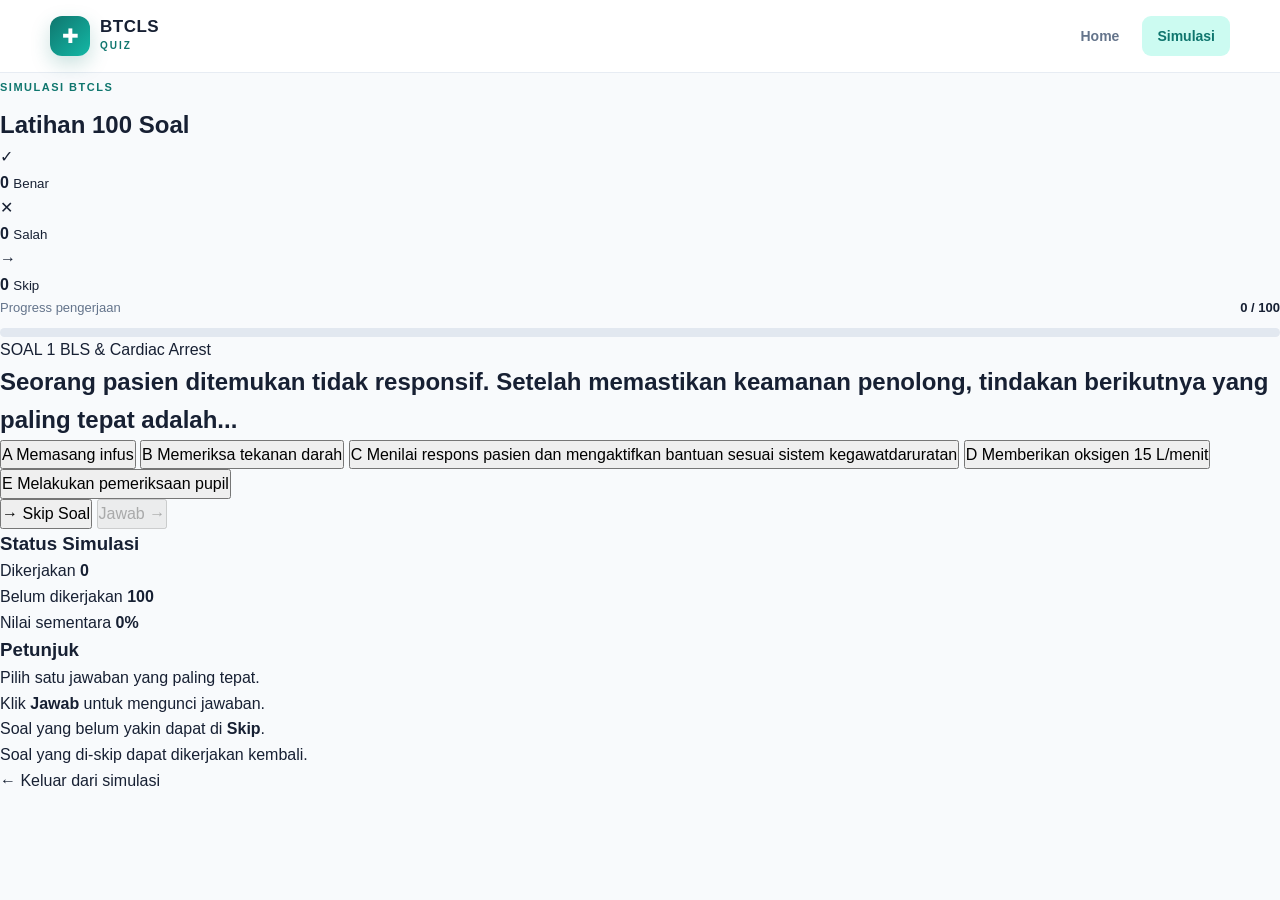
==== quiz.html @ 34b2a83f "Add initial quiz.html file with structure and content" ====
<!DOCTYPE html>
<html lang="id">

<head>

    <meta charset="UTF-8">

    <meta
        name="viewport"
        content="width=device-width, initial-scale=1.0"
    >

    <meta
        name="description"
        content="Simulasi 100 soal BTCLS dengan sistem random dan score otomatis."
    >

    <title>Simulasi BTCLS - BTCLS Quiz</title>

    <link
        rel="stylesheet"
        href="css/style.css"
    >

</head>


<body>

    <!-- =====================================================
         NAVBAR
    ====================================================== -->

    <header class="navbar">

        <div class="nav-container">

            <a
                href="index.html"
                class="brand"
            >

                <span class="brand-icon">
                    ✚
                </span>

                <span>

                    <strong>
                        BTCLS
                    </strong>

                    <small>
                        QUIZ
                    </small>

                </span>

            </a>


            <nav class="nav-menu">

                <a href="index.html">
                    Home
                </a>

                <a
                    href="quiz.html"
                    class="active"
                >
                    Simulasi
                </a>

            </nav>

        </div>

    </header>



    <!-- =====================================================
         QUIZ PAGE
    ====================================================== -->

    <main class="quiz-page">


        <!-- =================================================
             QUIZ HEADER
        ================================================== -->

        <section class="quiz-header">

            <div class="quiz-header-top">

                <div>

                    <span class="section-label">
                        SIMULASI BTCLS
                    </span>

                    <h1>
                        Latihan 100 Soal
                    </h1>

                </div>


                <div class="quiz-status">

                    <div class="status-item">

                        <span class="status-icon correct">
                            ✓
                        </span>

                        <div>

                            <strong id="correct-count">
                                0
                            </strong>

                            <small>
                                Benar
                            </small>

                        </div>

                    </div>


                    <div class="status-item">

                        <span class="status-icon wrong">
                            ✕
                        </span>

                        <div>

                            <strong id="wrong-count">
                                0
                            </strong>

                            <small>
                                Salah
                            </small>

                        </div>

                    </div>


                    <div class="status-item">

                        <span class="status-icon skipped">
                            →
                        </span>

                        <div>

                            <strong id="skip-count">
                                0
                            </strong>

                            <small>
                                Skip
                            </small>

                        </div>

                    </div>

                </div>

            </div>


            <!-- PROGRESS -->

            <div class="quiz-progress">

                <div class="progress-info">

                    <span>
                        Progress pengerjaan
                    </span>

                    <strong id="progress-text">
                        0 / 100
                    </strong>

                </div>


                <div class="progress-bar">

                    <div
                        class="progress-fill"
                        id="progress-fill"
                        style="width: 0%"
                    ></div>

                </div>

            </div>

        </section>



        <!-- =================================================
             QUIZ CONTENT
        ================================================== -->

        <section class="quiz-container">


            <!-- SOAL -->

            <div class="question-card">


                <div class="question-top">

                    <span
                        class="question-number"
                        id="question-number"
                    >
                        SOAL 1
                    </span>

                    <span
                        class="question-topic"
                        id="question-topic"
                    >
                        BLS & Cardiac Arrest
                    </span>

                </div>


                <div class="question-content">

                    <h2 id="question-text">

                        Seorang pasien ditemukan tidak
                        responsif. Setelah memastikan keamanan
                        penolong, tindakan berikutnya yang
                        paling tepat adalah...

                    </h2>


                    <!-- PILIHAN -->

                    <div
                        class="options"
                        id="options"
                    >

                        <button
                            class="option"
                            data-option="A"
                        >

                            <span class="option-letter">
                                A
                            </span>

                            <span class="option-text">
                                Memasang infus
                            </span>

                        </button>


                        <button
                            class="option"
                            data-option="B"
                        >

                            <span class="option-letter">
                                B
                            </span>

                            <span class="option-text">
                                Memeriksa tekanan darah
                            </span>

                        </button>


                        <button
                            class="option"
                            data-option="C"
                        >

                            <span class="option-letter">
                                C
                            </span>

                            <span class="option-text">

                                Menilai respons pasien dan
                                mengaktifkan bantuan sesuai
                                sistem kegawatdaruratan

                            </span>

                        </button>


                        <button
                            class="option"
                            data-option="D"
                        >

                            <span class="option-letter">
                                D
                            </span>

                            <span class="option-text">
                                Memberikan oksigen 15 L/menit
                            </span>

                        </button>


                        <button
                            class="option"
                            data-option="E"
                        >

                            <span class="option-letter">
                                E
                            </span>

                            <span class="option-text">
                                Melakukan pemeriksaan pupil
                            </span>

                        </button>

                    </div>

                </div>



                <!-- =================================================
                     ANSWER FEEDBACK
                ================================================== -->

                <div
                    class="answer-feedback"
                    id="answer-feedback"
                    hidden
                >

                    <div
                        class="feedback-icon"
                        id="feedback-icon"
                    >
                        ✓
                    </div>

                    <div class="feedback-content">

                        <strong id="feedback-title">
                            Jawaban Benar
                        </strong>

                        <p id="feedback-answer">
                            Jawaban yang benar: C
                        </p>

                        <div class="explanation">

                            <strong>
                                Pembahasan
                            </strong>

                            <p id="feedback-explanation">

                                Penilaian respons merupakan bagian
                                awal dari pendekatan pasien tidak
                                responsif setelah memastikan
                                keamanan penolong.

                            </p>

                        </div>

                    </div>

                </div>



                <!-- =================================================
                     QUIZ ACTIONS
                ================================================== -->

                <div class="quiz-actions">

                    <button
                        type="button"
                        class="quiz-btn skip-btn"
                        id="skip-btn"
                    >

                        <span>
                            →
                        </span>

                        Skip Soal

                    </button>


                    <button
                        type="button"
                        class="quiz-btn answer-btn"
                        id="answer-btn"
                        disabled
                    >

                        Jawab

                        <span>
                            →
                        </span>

                    </button>

                </div>


            </div>



            <!-- =================================================
                 SIDE PANEL
            ================================================== -->

            <aside class="quiz-sidebar">


                <!-- SESSION -->

                <div class="sidebar-card">

                    <div class="sidebar-heading">

                        <h3>
                            Status Simulasi
                        </h3>

                    </div>


                    <div class="session-stat">

                        <span>
                            Dikerjakan
                        </span>

                        <strong id="answered-count">
                            0
                        </strong>

                    </div>


                    <div class="session-stat">

                        <span>
                            Belum dikerjakan
                        </span>

                        <strong id="remaining-count">
                            100
                        </strong>

                    </div>


                    <div class="session-stat">

                        <span>
                            Nilai sementara
                        </span>

                        <strong id="current-score">
                            0%
                        </strong>

                    </div>

                </div>



                <!-- INFORMATION -->

                <div class="sidebar-card information-card">

                    <div class="sidebar-heading">

                        <h3>
                            Petunjuk
                        </h3>

                    </div>

                    <ul>

                        <li>
                            Pilih satu jawaban yang paling tepat.
                        </li>

                        <li>
                            Klik <strong>Jawab</strong> untuk
                            mengunci jawaban.
                        </li>

                        <li>
                            Soal yang belum yakin dapat di
                            <strong>Skip</strong>.
                        </li>

                        <li>
                            Soal yang di-skip dapat dikerjakan
                            kembali.
                        </li>

                    </ul>

                </div>



                <!-- EXIT -->

                <a
                    href="index.html"
                    class="exit-quiz"
                >

                    ← Keluar dari simulasi

                </a>

            </aside>

        </section>

    </main>



    <!-- =====================================================
         JAVASCRIPT
    ====================================================== -->

    <script src="js/questions.js"></script>

    <script src="js/quiz.js"></script>

</body>

</html>
---- css/style.css ----
/* =========================================================
   BTCLS QUIZ SIMULATOR
   Main Stylesheet
========================================================= */

:root {
    --primary: #0f766e;
    --primary-dark: #115e59;
    --primary-light: #ccfbf1;

    --accent: #14b8a6;

    --text: #172033;
    --text-light: #64748b;

    --background: #f8fafc;
    --white: #ffffff;

    --border: #e2e8f0;

    --success: #16a34a;
    --danger: #dc2626;
    --warning: #d97706;

    --shadow-sm:
        0 4px 15px rgba(15, 23, 42, 0.05);

    --shadow-md:
        0 15px 40px rgba(15, 23, 42, 0.08);

    --radius-sm: 10px;
    --radius-md: 16px;
    --radius-lg: 24px;

    --container: 1180px;
}


/* =========================================================
   RESET
========================================================= */

* {
    margin: 0;
    padding: 0;
    box-sizing: border-box;
}

html {
    scroll-behavior: smooth;
}

body {
    font-family:
        Inter,
        -apple-system,
        BlinkMacSystemFont,
        "Segoe UI",
        Roboto,
        Arial,
        sans-serif;

    color: var(--text);
    background: var(--background);

    line-height: 1.6;

    min-height: 100vh;
}

a {
    text-decoration: none;
    color: inherit;
}

button,
input,
textarea,
select {
    font: inherit;
}

img {
    max-width: 100%;
    display: block;
}


/* =========================================================
   NAVBAR
========================================================= */

.navbar {
    position: sticky;
    top: 0;
    z-index: 1000;

    width: 100%;

    background:
        rgba(255, 255, 255, 0.94);

    backdrop-filter: blur(15px);

    border-bottom:
        1px solid rgba(226, 232, 240, 0.8);
}

.nav-container {
    width: min(
        calc(100% - 40px),
        var(--container)
    );

    min-height: 72px;

    margin: auto;

    display: flex;
    align-items: center;
    justify-content: space-between;
}


/* BRAND */

.brand {
    display: flex;
    align-items: center;
    gap: 10px;

    color: var(--text);
}

.brand-icon {
    width: 40px;
    height: 40px;

    border-radius: 12px;

    display: grid;
    place-items: center;

    color: white;

    background:
        linear-gradient(
            135deg,
            var(--primary),
            var(--accent)
        );

    font-size: 20px;

    box-shadow:
        0 8px 20px
        rgba(15, 118, 110, 0.22);
}

.brand strong {
    display: block;

    font-size: 17px;
    line-height: 1.1;

    letter-spacing: 0.5px;
}

.brand small {
    display: block;

    margin-top: 2px;

    color: var(--primary);

    font-size: 10px;
    font-weight: 800;

    letter-spacing: 2px;
}


/* NAV MENU */

.nav-menu {
    display: flex;
    align-items: center;
    gap: 8px;
}

.nav-menu a {
    padding: 9px 15px;

    border-radius: 9px;

    color: var(--text-light);

    font-size: 14px;
    font-weight: 600;

    transition:
        color 0.2s ease,
        background 0.2s ease;
}

.nav-menu a:hover {
    color: var(--primary);

    background:
        var(--primary-light);
}

.nav-menu a.active {
    color: var(--primary);

    background:
        var(--primary-light);
}


/* =========================================================
   HERO
========================================================= */

.hero {
    width: min(
        calc(100% - 40px),
        var(--container)
    );

    margin: auto;

    min-height: 650px;

    padding:
        90px 0 80px;

    display: grid;

    grid-template-columns:
        minmax(0, 1.15fr)
        minmax(360px, 0.85fr);

    align-items: center;

    gap: 70px;
}


/* HERO CONTENT */

.hero-content {
    max-width: 650px;
}

.hero-badge {
    display: inline-flex;
    align-items: center;

    padding:
        7px 13px;

    margin-bottom: 22px;

    border-radius: 100px;

    color: var(--primary);

    background:
        var(--primary-light);

    border:
        1px solid rgba(
            20,
            184,
            166,
            0.15
        );

    font-size: 11px;
    font-weight: 800;

    letter-spacing: 1px;
}

.hero h1 {
    font-size:
        clamp(40px, 5vw, 68px);

    line-height: 1.06;

    letter-spacing:
        -2.5px;

    margin-bottom: 24px;
}

.hero h1 span {
    display: inline-block;

    color: var(--primary);
}

.hero-description {
    max-width: 610px;

    margin-bottom: 34px;

    color: var(--text-light);

    font-size: 17px;

    line-height: 1.8;
}


/* HERO BUTTONS */

.hero-buttons {
    display: flex;
    align-items: center;
    gap: 12px;

    flex-wrap: wrap;
}

.btn {
    min-height: 48px;

    padding:
        0 20px;

    border-radius: 12px;

    display: inline-flex;
    align-items: center;
    justify-content: center;

    gap: 10px;

    font-size: 14px;
    font-weight: 700;

    transition:
        transform 0.2s ease,
        box-shadow 0.2s ease,
        background 0.2s ease;
}

.btn:hover {
    transform:
        translateY(-2px);
}

.btn-primary {
    color: white;

    background:
        linear-gradient(
            135deg,
            var(--primary),
            var(--accent)
        );

    box-shadow:
        0 10px 25px
        rgba(15, 118, 110, 0.22);
}

.btn-primary:hover {
    box-shadow:
        0 14px 30px
        rgba(15, 118, 110, 0.30);
}

.btn-secondary {
    color: var(--text);

    background:
        var(--white);

    border:
        1px solid var(--border);

    box-shadow:
        var(--shadow-sm);
}


/* =========================================================
   HERO CARD
========================================================= */

.hero-card {
    position: relative;

    padding: 28px;

    border:
        1px solid var(--border);

    border-radius:
        var(--radius-lg);

    background:
        var(--white);

    box-shadow:
        var(--shadow-md);
}

.hero-card::before {
    content: "";

    position: absolute;

    top: -25px;
    right: -25px;

    width: 90px;
    height: 90px;

    border-radius: 50%;

    background:
        var(--primary-light);

    z-index: -1;
}

.hero-card-header {
    display: flex;
    align-items: center;
    justify-content: space-between;

    margin-bottom: 32px;
}

.card-label {
    display: block;

    margin-bottom: 5px;

    color: var(--text-light);

    font-size: 10px;
    font-weight: 800;

    letter-spacing: 1.5px;
}

.hero-card h2 {
    font-size: 30px;

    line-height: 1.1;
}

.card-icon {
    width: 58px;
    height: 58px;

    display: grid;
    place-items: center;

    border-radius: 16px;

    background:
        var(--primary-light);

    font-size: 27px;
}


/* PROGRESS */

.progress-preview {
    padding: 20px;

    border-radius: 14px;

    background:
        var(--background);
}

.progress-info {
    display: flex;
    justify-content: space-between;

    margin-bottom: 10px;

    color: var(--text-light);

    font-size: 13px;
}

.progress-info strong {
    color: var(--text);
}

.progress-bar {
    width: 100%;
    height: 9px;

    overflow: hidden;

    border-radius: 100px;

    background:
        #e2e8f0;
}

.progress-fill {
    height: 100%;

    border-radius: inherit;

    background:
        linear-gradient(
            90deg,
            var(--primary),
            var(--accent)
        );
}


/* SCORE */

.score-preview {
    display: grid;

    grid-template-columns:
        repeat(3, 1fr);

    gap: 10px;

    margin-top: 16px;
}

.score-preview > div {
    padding: 16px 10px;

    text-align: center;

    border:
        1px solid var(--border);

    border-radius: 13px;

    background:
        var(--white);
}

.score-preview span {
    display: block;

    margin-bottom: 5px;

    color: var(--primary);

    font-size: 16px;
}

.score-preview strong {
    display: block;

    font-size: 22px;
}

.score-preview small {
    color: var(--text-light);

    font-size: 11px;
}


/* =========================================================
   SECTION
========================================================= */

.features,
.topics {
    width: min(
        calc(100% - 40px),
        var(--container)
    );

    margin:
        0 auto 100px;
}

.section-heading {
    max-width: 650px;

    margin-bottom: 38px;
}

.section-label {
    display: inline-block;

    margin-bottom: 9px;

    color: var(--primary);

    font-size: 11px;
    font-weight: 800;

    letter-spacing: 1.5px;
}

.section-heading h2 {
    margin-bottom: 12px;

    font-size:
        clamp(28px, 4vw, 40px);

    line-height: 1.2;

    letter-spacing: -1px;
}

.section-heading p {
    color: var(--text-light);
}


/* =========================================================
   FEATURE GRID
========================================================= */

.feature-grid {
    display: grid;

    grid-template-columns:
        repeat(3, 1fr);

    gap: 18px;
}

.feature-card {
    padding: 25px;

    border:
        1px solid var(--border);

    border-radius:
        var(--radius-md);

    background:
        var(--white);

    box-shadow:
        var(--shadow-sm);

    transition:
        transform 0.2s ease,
        box-shadow 0.2s ease;
}

.feature-card:hover {
    transform:
        translateY(-4px);

    box-shadow:
        var(--shadow-md);
}

.feature-icon {
    width: 48px;
    height: 48px;

    margin-bottom: 18px;

    display: grid;
    place-items: center;

    border-radius: 13px;

    background:
        var(--primary-light);

    font-size: 22px;
}

.feature-card h3 {
    margin-bottom: 7px;

    font-size: 17px;
}

.feature-card p {
    color: var(--text-light);

    font-size: 13px;

    line-height: 1.7;
}


/* =========================================================
   TOPICS
========================================================= */

.topics {
    padding:
        60px 0;
}

.topic-list {
    display: flex;

    flex-wrap: wrap;

    gap: 10px;
}

.topic-list span {
    padding:
        9px 14px;

    border-radius: 100px;

    color: var(--text-light);

    background:
        var(--white);

    border:
        1px solid var(--border);

    font-size: 12px;
    font-weight: 600;
}


/* =========================================================
   CTA
========================================================= */

.cta {
    width: min(
        calc(100% - 40px),
        var(--container)
    );

    margin:
        0 auto 80px;

    padding:
        65px 40px;

    text-align: center;

    border-radius:
        var(--radius-lg);

    background:
        linear-gradient(
            135deg,
            var(--primary-dark),
            var(--primary)
        );

    color: white;

    overflow: hidden;

    position: relative;
}

.cta::before {
    content: "";

    position: absolute;

    width: 250px;
    height: 250px;

    border-radius: 50%;

    background:
        rgba(255, 255, 255, 0.05);

    top: -120px;
    right: -70px;
}

.cta::after {
    content: "";

    position: absolute;

    width: 180px;
    height: 180px;

    border-radius: 50%;

    background:
        rgba(255, 255, 255, 0.05);

    bottom: -100px;
    left: -50px;
}

.cta-content {
    position: relative;

    z-index: 1;
}

.cta .section-label {
    color:
        #99f6e4;
}

.cta h2 {
    max-width: 700px;

    margin:
        0 auto 12px;

    font-size:
        clamp(28px, 4vw, 42px);

    line-height: 1.2;
}

.cta p {
    max-width: 560px;

    margin:
        0 auto 25px;

    color:
        rgba(255, 255, 255, 0.75);
}

.cta .btn-primary {
    color: var(--primary);

    background: white;

    box-shadow: none;
}


/* =========================================================
   FOOTER
========================================================= */

.footer {
    border-top:
        1px solid var(--border);

    background:
        var(--white);
}

.footer-container {
    width: min(
        calc(100% - 40px),
        var(--container)
    );

    margin: auto;

    padding:
        45px 0;

    display: flex;

    justify-content: space-between;

    gap: 40px;
}

.footer-brand strong {
    display: block;

    margin-bottom: 5px;

    font-size: 15px;
}

.footer-brand p,
.footer-note p {
    color: var(--text-light);

    font-size: 12px;
}

.footer-note {
    max-width: 500px;

    text-align: right;
}

.footer-bottom {
    padding:
        18px 20px;

    text-align: center;

    color: var(--text-light);

    border-top:
        1px solid var(--border);

    font-size: 11px;
}


/* =========================================================
   TABLET
========================================================= */

@media (max-width: 900px) {

    .hero {
        grid-template-columns: 1fr;

        gap: 40px;

        padding-top: 65px;
    }

    .hero-content {
        max-width: 750px;
    }

    .hero-card {
        max-width: 600px;

        width: 100%;

        margin: auto;
    }

    .feature-grid {
        grid-template-columns:
            repeat(2, 1fr);
    }
}


/* =========================================================
   MOBILE
========================================================= */

@media (max-width: 600px) {

    .nav-container {
        width:
            calc(100% - 28px);

        min-height: 64px;
    }

    .brand-icon {
        width: 36px;
        height: 36px;

        font-size: 17px;
    }

    .brand strong {
        font-size: 15px;
    }

    .brand small {
        font-size: 9px;
    }

    .nav-menu {
        gap: 2px;
    }

    .nav-menu a {
        padding:
            7px 9px;

        font-size: 12px;
    }


    .hero {
        width:
            calc(100% - 28px);

        min-height: auto;

        padding:
            55px 0 65px;

        gap: 35px;
    }

    .hero h1 {
        font-size: 40px;

        letter-spacing:
            -1.8px;
    }

    .hero-description {
        font-size: 15px;

        line-height: 1.7;
    }

    .hero-buttons {
        flex-direction: column;

        align-items: stretch;
    }

    .hero-buttons .btn {
        width: 100%;
    }


    .hero-card {
        padding: 20px;

        border-radius: 19px;
    }

    .hero-card h2 {
        font-size: 26px;
    }

    .card-icon {
        width: 48px;
        height: 48px;

        font-size: 22px;
    }

    .score-preview strong {
        font-size: 19px;
    }


    .features,
    .topics {
        width:
            calc(100% - 28px);

        margin-bottom:
            70px;
    }

    .section-heading {
        margin-bottom: 28px;
    }

    .section-heading h2 {
        font-size: 29px;
    }


    .feature-grid {
        grid-template-columns: 1fr;

        gap: 12px;
    }

    .feature-card {
        padding: 21px;
    }


    .topics {
        padding:
            20px 0;
    }

    .topic-list {
        gap: 7px;
    }

    .topic-list span {
        padding:
            8px 11px;

        font-size: 11px;
    }


    .cta {
        width:
            calc(100% - 28px);

        padding:
            45px 22px;

        margin-bottom:
            55px;
    }

    .cta h2 {
        font-size: 29px;
    }


    .footer-container {
        width:
            calc(100% - 28px);

        padding:
            35px 0;

        flex-direction: column;

        gap: 20px;
    }

    .footer-note {
        text-align: left;
    }
}


/* =========================================================
   SMALL MOBILE
========================================================= */

@media (max-width: 380px) {

    .nav-menu a {
        padding:
            6px 7px;

        font-size: 11px;
    }

    .hero h1 {
        font-size: 35px;
    }

    .hero-card {
        padding: 17px;
    }

    .score-preview {
        gap: 6px;
    }

    .score-preview > div {
        padding:
            13px 5px;
    }
}
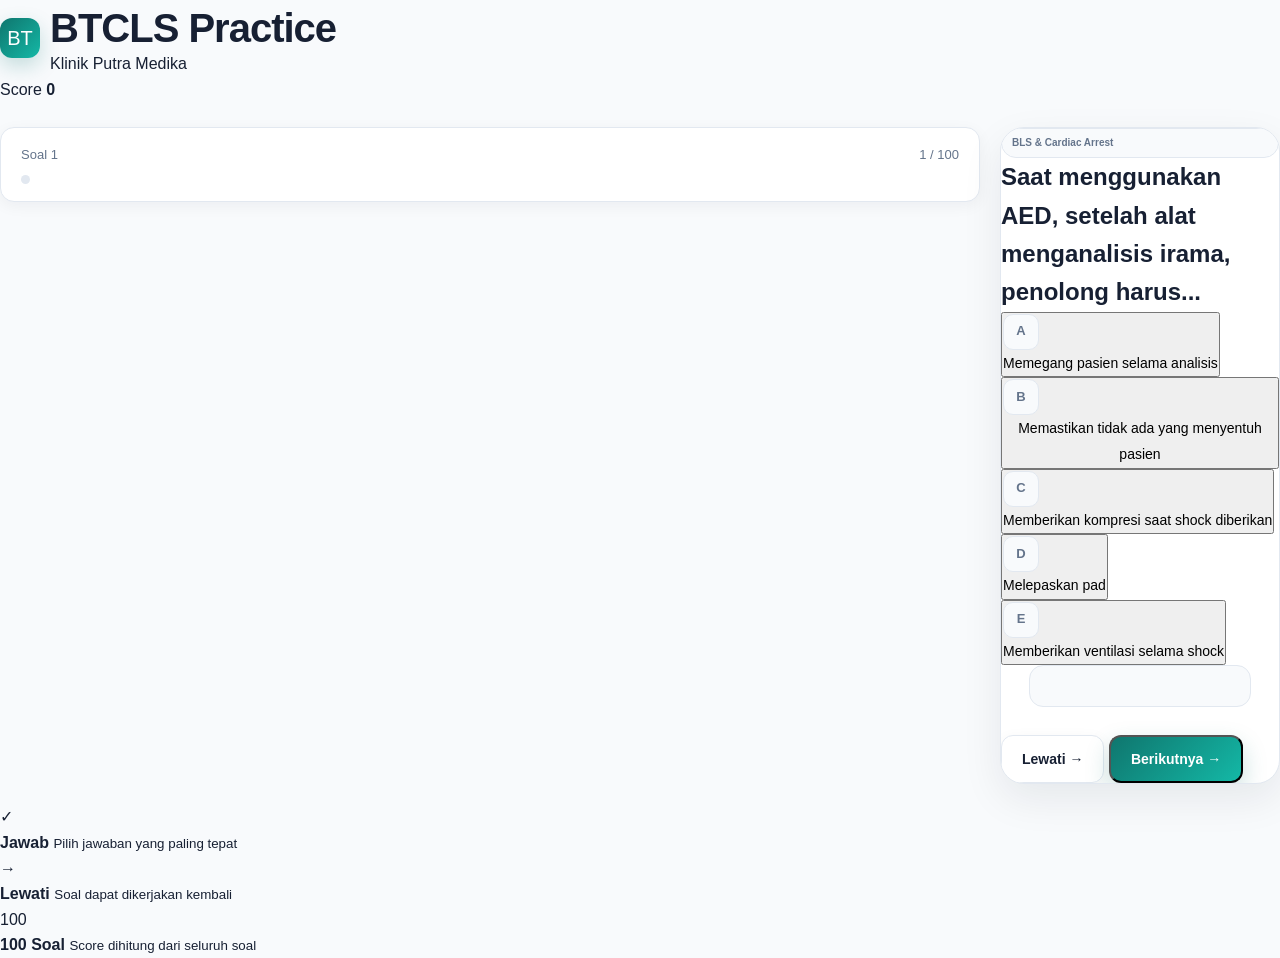
==== commit c4165804: "Update quiz page content and structure" ====
--- a/quiz.html
+++ b/quiz.html
@@ -2,7 +2,6 @@
 <html lang="id">
 
 <head>
-
     <meta charset="UTF-8">
 
     <meta
@@ -12,559 +11,230 @@
 
     <meta
         name="description"
-        content="Simulasi 100 soal BTCLS dengan sistem random dan score otomatis."
+        content="Latihan Soal BTCLS - Klinik Putra Medika"
     >
 
-    <title>Simulasi BTCLS - BTCLS Quiz</title>
+    <title>Latihan Soal BTCLS</title>
 
     <link
         rel="stylesheet"
         href="css/style.css"
     >
-
 </head>
 
-
 <body>
 
-    <!-- =====================================================
-         NAVBAR
-    ====================================================== -->
-
-    <header class="navbar">
-
-        <div class="nav-container">
-
-            <a
-                href="index.html"
-                class="brand"
+    <!-- =========================
+         HEADER
+    ========================== -->
+
+    <header class="quiz-header">
+
+        <div class="quiz-header-inner">
+
+            <div class="brand">
+
+                <div class="brand-icon">
+                    BT
+                </div>
+
+                <div>
+                    <h1>BTCLS Practice</h1>
+
+                    <span>
+                        Klinik Putra Medika
+                    </span>
+                </div>
+
+            </div>
+
+
+            <div class="quiz-score-box">
+
+                <span>Score</span>
+
+                <strong id="current-score">
+                    0
+                </strong>
+
+            </div>
+
+        </div>
+
+    </header>
+
+
+    <!-- =========================
+         MAIN
+    ========================== -->
+
+    <main class="quiz-container">
+
+
+        <!-- PROGRESS -->
+
+        <section class="quiz-progress">
+
+            <div class="progress-info">
+
+                <span id="question-number">
+                    Soal 1
+                </span>
+
+                <span id="progress-text">
+                    1 / 100
+                </span>
+
+            </div>
+
+
+            <div class="progress-track">
+
+                <div
+                    id="progress-bar"
+                    class="progress-bar"
+                    style="width: 1%"
+                ></div>
+
+            </div>
+
+        </section>
+
+
+        <!-- QUESTION CARD -->
+
+        <section class="question-card">
+
+
+            <!-- TOPIC -->
+
+            <div
+                id="question-topic"
+                class="question-topic"
             >
-
-                <span class="brand-icon">
-                    ✚
-                </span>
-
-                <span>
-
-                    <strong>
-                        BTCLS
-                    </strong>
-
+                BTCLS
+            </div>
+
+
+            <!-- QUESTION -->
+
+            <h2
+                id="question-text"
+                class="question-text"
+            >
+                Memuat soal...
+            </h2>
+
+
+            <!-- OPTIONS -->
+
+            <div
+                id="options-container"
+                class="options-container"
+            >
+
+                <!--
+                    Pilihan jawaban
+                    akan dibuat otomatis
+                    oleh quiz.js
+                -->
+
+            </div>
+
+
+            <!-- FEEDBACK -->
+
+            <div
+                id="answer-feedback"
+                class="answer-feedback"
+            ></div>
+
+
+            <!-- NAVIGATION -->
+
+            <div class="quiz-navigation">
+
+                <button
+                    id="btn-skip"
+                    class="btn btn-secondary"
+                    type="button"
+                >
+                    Lewati →
+                </button>
+
+
+                <button
+                    id="btn-next"
+                    class="btn btn-primary"
+                    type="button"
+                >
+                    Berikutnya →
+                </button>
+
+            </div>
+
+        </section>
+
+
+        <!-- INFO -->
+
+        <section class="quiz-info">
+
+            <div class="info-item">
+
+                <span class="info-icon">
+                    ✓
+                </span>
+
+                <div>
+                    <strong>Jawab</strong>
                     <small>
-                        QUIZ
+                        Pilih jawaban yang paling tepat
                     </small>
-
-                </span>
-
-            </a>
-
-
-            <nav class="nav-menu">
-
-                <a href="index.html">
-                    Home
-                </a>
-
-                <a
-                    href="quiz.html"
-                    class="active"
-                >
-                    Simulasi
-                </a>
-
-            </nav>
-
-        </div>
-
-    </header>
-
-
-
-    <!-- =====================================================
-         QUIZ PAGE
-    ====================================================== -->
-
-    <main class="quiz-page">
-
-
-        <!-- =================================================
-             QUIZ HEADER
-        ================================================== -->
-
-        <section class="quiz-header">
-
-            <div class="quiz-header-top">
-
-                <div>
-
-                    <span class="section-label">
-                        SIMULASI BTCLS
-                    </span>
-
-                    <h1>
-                        Latihan 100 Soal
-                    </h1>
-
-                </div>
-
-
-                <div class="quiz-status">
-
-                    <div class="status-item">
-
-                        <span class="status-icon correct">
-                            ✓
-                        </span>
-
-                        <div>
-
-                            <strong id="correct-count">
-                                0
-                            </strong>
-
-                            <small>
-                                Benar
-                            </small>
-
-                        </div>
-
-                    </div>
-
-
-                    <div class="status-item">
-
-                        <span class="status-icon wrong">
-                            ✕
-                        </span>
-
-                        <div>
-
-                            <strong id="wrong-count">
-                                0
-                            </strong>
-
-                            <small>
-                                Salah
-                            </small>
-
-                        </div>
-
-                    </div>
-
-
-                    <div class="status-item">
-
-                        <span class="status-icon skipped">
-                            →
-                        </span>
-
-                        <div>
-
-                            <strong id="skip-count">
-                                0
-                            </strong>
-
-                            <small>
-                                Skip
-                            </small>
-
-                        </div>
-
-                    </div>
-
-                </div>
-
-            </div>
-
-
-            <!-- PROGRESS -->
-
-            <div class="quiz-progress">
-
-                <div class="progress-info">
-
-                    <span>
-                        Progress pengerjaan
-                    </span>
-
-                    <strong id="progress-text">
-                        0 / 100
-                    </strong>
-
-                </div>
-
-
-                <div class="progress-bar">
-
-                    <div
-                        class="progress-fill"
-                        id="progress-fill"
-                        style="width: 0%"
-                    ></div>
-
+                </div>
+
+            </div>
+
+
+            <div class="info-item">
+
+                <span class="info-icon">
+                    →
+                </span>
+
+                <div>
+                    <strong>Lewati</strong>
+                    <small>
+                        Soal dapat dikerjakan kembali
+                    </small>
+                </div>
+
+            </div>
+
+
+            <div class="info-item">
+
+                <span class="info-icon">
+                    100
+                </span>
+
+                <div>
+                    <strong>100 Soal</strong>
+                    <small>
+                        Score dihitung dari seluruh soal
+                    </small>
                 </div>
 
             </div>
 
         </section>
 
-
-
-        <!-- =================================================
-             QUIZ CONTENT
-        ================================================== -->
-
-        <section class="quiz-container">
-
-
-            <!-- SOAL -->
-
-            <div class="question-card">
-
-
-                <div class="question-top">
-
-                    <span
-                        class="question-number"
-                        id="question-number"
-                    >
-                        SOAL 1
-                    </span>
-
-                    <span
-                        class="question-topic"
-                        id="question-topic"
-                    >
-                        BLS & Cardiac Arrest
-                    </span>
-
-                </div>
-
-
-                <div class="question-content">
-
-                    <h2 id="question-text">
-
-                        Seorang pasien ditemukan tidak
-                        responsif. Setelah memastikan keamanan
-                        penolong, tindakan berikutnya yang
-                        paling tepat adalah...
-
-                    </h2>
-
-
-                    <!-- PILIHAN -->
-
-                    <div
-                        class="options"
-                        id="options"
-                    >
-
-                        <button
-                            class="option"
-                            data-option="A"
-                        >
-
-                            <span class="option-letter">
-                                A
-                            </span>
-
-                            <span class="option-text">
-                                Memasang infus
-                            </span>
-
-                        </button>
-
-
-                        <button
-                            class="option"
-                            data-option="B"
-                        >
-
-                            <span class="option-letter">
-                                B
-                            </span>
-
-                            <span class="option-text">
-                                Memeriksa tekanan darah
-                            </span>
-
-                        </button>
-
-
-                        <button
-                            class="option"
-                            data-option="C"
-                        >
-
-                            <span class="option-letter">
-                                C
-                            </span>
-
-                            <span class="option-text">
-
-                                Menilai respons pasien dan
-                                mengaktifkan bantuan sesuai
-                                sistem kegawatdaruratan
-
-                            </span>
-
-                        </button>
-
-
-                        <button
-                            class="option"
-                            data-option="D"
-                        >
-
-                            <span class="option-letter">
-                                D
-                            </span>
-
-                            <span class="option-text">
-                                Memberikan oksigen 15 L/menit
-                            </span>
-
-                        </button>
-
-
-                        <button
-                            class="option"
-                            data-option="E"
-                        >
-
-                            <span class="option-letter">
-                                E
-                            </span>
-
-                            <span class="option-text">
-                                Melakukan pemeriksaan pupil
-                            </span>
-
-                        </button>
-
-                    </div>
-
-                </div>
-
-
-
-                <!-- =================================================
-                     ANSWER FEEDBACK
-                ================================================== -->
-
-                <div
-                    class="answer-feedback"
-                    id="answer-feedback"
-                    hidden
-                >
-
-                    <div
-                        class="feedback-icon"
-                        id="feedback-icon"
-                    >
-                        ✓
-                    </div>
-
-                    <div class="feedback-content">
-
-                        <strong id="feedback-title">
-                            Jawaban Benar
-                        </strong>
-
-                        <p id="feedback-answer">
-                            Jawaban yang benar: C
-                        </p>
-
-                        <div class="explanation">
-
-                            <strong>
-                                Pembahasan
-                            </strong>
-
-                            <p id="feedback-explanation">
-
-                                Penilaian respons merupakan bagian
-                                awal dari pendekatan pasien tidak
-                                responsif setelah memastikan
-                                keamanan penolong.
-
-                            </p>
-
-                        </div>
-
-                    </div>
-
-                </div>
-
-
-
-                <!-- =================================================
-                     QUIZ ACTIONS
-                ================================================== -->
-
-                <div class="quiz-actions">
-
-                    <button
-                        type="button"
-                        class="quiz-btn skip-btn"
-                        id="skip-btn"
-                    >
-
-                        <span>
-                            →
-                        </span>
-
-                        Skip Soal
-
-                    </button>
-
-
-                    <button
-                        type="button"
-                        class="quiz-btn answer-btn"
-                        id="answer-btn"
-                        disabled
-                    >
-
-                        Jawab
-
-                        <span>
-                            →
-                        </span>
-
-                    </button>
-
-                </div>
-
-
-            </div>
-
-
-
-            <!-- =================================================
-                 SIDE PANEL
-            ================================================== -->
-
-            <aside class="quiz-sidebar">
-
-
-                <!-- SESSION -->
-
-                <div class="sidebar-card">
-
-                    <div class="sidebar-heading">
-
-                        <h3>
-                            Status Simulasi
-                        </h3>
-
-                    </div>
-
-
-                    <div class="session-stat">
-
-                        <span>
-                            Dikerjakan
-                        </span>
-
-                        <strong id="answered-count">
-                            0
-                        </strong>
-
-                    </div>
-
-
-                    <div class="session-stat">
-
-                        <span>
-                            Belum dikerjakan
-                        </span>
-
-                        <strong id="remaining-count">
-                            100
-                        </strong>
-
-                    </div>
-
-
-                    <div class="session-stat">
-
-                        <span>
-                            Nilai sementara
-                        </span>
-
-                        <strong id="current-score">
-                            0%
-                        </strong>
-
-                    </div>
-
-                </div>
-
-
-
-                <!-- INFORMATION -->
-
-                <div class="sidebar-card information-card">
-
-                    <div class="sidebar-heading">
-
-                        <h3>
-                            Petunjuk
-                        </h3>
-
-                    </div>
-
-                    <ul>
-
-                        <li>
-                            Pilih satu jawaban yang paling tepat.
-                        </li>
-
-                        <li>
-                            Klik <strong>Jawab</strong> untuk
-                            mengunci jawaban.
-                        </li>
-
-                        <li>
-                            Soal yang belum yakin dapat di
-                            <strong>Skip</strong>.
-                        </li>
-
-                        <li>
-                            Soal yang di-skip dapat dikerjakan
-                            kembali.
-                        </li>
-
-                    </ul>
-
-                </div>
-
-
-
-                <!-- EXIT -->
-
-                <a
-                    href="index.html"
-                    class="exit-quiz"
-                >
-
-                    ← Keluar dari simulasi
-
-                </a>
-
-            </aside>
-
-        </section>
-
     </main>
 
 
-
-    <!-- =====================================================
+    <!-- =========================
          JAVASCRIPT
-    ====================================================== -->
+    ========================== -->
 
     <script src="js/questions.js"></script>
 
--- a/css/style.css
+++ b/css/style.css
@@ -1150,3 +1150,1219 @@
             13px 5px;
     }
 }
+/* =========================================================
+   BTCLS QUIZ PAGE
+========================================================= */
+
+.quiz-page {
+    width: min(
+        calc(100% - 40px),
+        1180px
+    );
+
+    margin: 0 auto;
+
+    padding:
+        55px 0 80px;
+}
+
+
+/* =========================================================
+   QUIZ HEADER
+========================================================= */
+
+.quiz-header {
+    margin-bottom: 25px;
+}
+
+.quiz-header-top {
+    display: flex;
+
+    align-items: flex-end;
+
+    justify-content: space-between;
+
+    gap: 30px;
+
+    margin-bottom: 28px;
+}
+
+.quiz-header h1 {
+    margin-top: 5px;
+
+    font-size:
+        clamp(28px, 4vw, 40px);
+
+    line-height: 1.15;
+
+    letter-spacing:
+        -1px;
+}
+
+
+/* =========================================================
+   QUIZ STATUS
+========================================================= */
+
+.quiz-status {
+    display: flex;
+
+    align-items: center;
+
+    gap: 10px;
+}
+
+.status-item {
+    min-width: 90px;
+
+    padding:
+        10px 13px;
+
+    display: flex;
+
+    align-items: center;
+
+    gap: 9px;
+
+    border:
+        1px solid var(--border);
+
+    border-radius:
+        12px;
+
+    background:
+        var(--white);
+
+    box-shadow:
+        var(--shadow-sm);
+}
+
+.status-icon {
+    width: 32px;
+    height: 32px;
+
+    flex-shrink: 0;
+
+    display: grid;
+
+    place-items: center;
+
+    border-radius: 9px;
+
+    font-size: 14px;
+
+    font-weight: 800;
+}
+
+.status-icon.correct {
+    color:
+        var(--success);
+
+    background:
+        #dcfce7;
+}
+
+.status-icon.wrong {
+    color:
+        var(--danger);
+
+    background:
+        #fee2e2;
+}
+
+.status-icon.skipped {
+    color:
+        var(--warning);
+
+    background:
+        #fef3c7;
+}
+
+.status-item strong {
+    display: block;
+
+    font-size: 17px;
+
+    line-height: 1.1;
+}
+
+.status-item small {
+    display: block;
+
+    margin-top: 2px;
+
+    color:
+        var(--text-light);
+
+    font-size: 10px;
+}
+
+
+/* =========================================================
+   QUIZ PROGRESS
+========================================================= */
+
+.quiz-progress {
+    padding:
+        17px 20px;
+
+    border:
+        1px solid var(--border);
+
+    border-radius:
+        14px;
+
+    background:
+        var(--white);
+
+    box-shadow:
+        var(--shadow-sm);
+}
+
+.quiz-progress .progress-info {
+    margin-bottom: 9px;
+}
+
+
+/* =========================================================
+   QUIZ CONTAINER
+========================================================= */
+
+.quiz-container {
+    display: grid;
+
+    grid-template-columns:
+        minmax(0, 1fr)
+        280px;
+
+    gap: 20px;
+
+    align-items: start;
+}
+
+
+/* =========================================================
+   QUESTION CARD
+========================================================= */
+
+.question-card {
+    overflow: hidden;
+
+    border:
+        1px solid var(--border);
+
+    border-radius:
+        var(--radius-lg);
+
+    background:
+        var(--white);
+
+    box-shadow:
+        var(--shadow-md);
+}
+
+
+/* =========================================================
+   QUESTION TOP
+========================================================= */
+
+.question-top {
+    padding:
+        20px 28px;
+
+    display: flex;
+
+    align-items: center;
+
+    justify-content: space-between;
+
+    gap: 15px;
+
+    border-bottom:
+        1px solid var(--border);
+
+    background:
+        #fbfdfe;
+}
+
+.question-number {
+    color:
+        var(--primary);
+
+    font-size: 12px;
+
+    font-weight: 800;
+
+    letter-spacing:
+        0.8px;
+}
+
+.question-topic {
+    padding:
+        6px 10px;
+
+    border-radius:
+        100px;
+
+    color:
+        var(--text-light);
+
+    background:
+        var(--background);
+
+    border:
+        1px solid var(--border);
+
+    font-size: 10px;
+
+    font-weight: 700;
+}
+
+
+/* =========================================================
+   QUESTION CONTENT
+========================================================= */
+
+.question-content {
+    padding:
+        32px 28px 28px;
+}
+
+.question-content h2 {
+    margin-bottom:
+        30px;
+
+    max-width:
+        850px;
+
+    font-size:
+        clamp(19px, 2.2vw, 24px);
+
+    line-height:
+        1.55;
+
+    font-weight:
+        700;
+
+    letter-spacing:
+        -0.2px;
+}
+
+
+/* =========================================================
+   OPTIONS
+========================================================= */
+
+.options {
+    display:
+        flex;
+
+    flex-direction:
+        column;
+
+    gap: 11px;
+}
+
+.option {
+    width: 100%;
+
+    min-height: 60px;
+
+    padding:
+        10px 15px;
+
+    display:
+        flex;
+
+    align-items:
+        center;
+
+    gap: 14px;
+
+    text-align:
+        left;
+
+    color:
+        var(--text);
+
+    background:
+        var(--white);
+
+    border:
+        1.5px solid var(--border);
+
+    border-radius:
+        13px;
+
+    cursor:
+        pointer;
+
+    transition:
+        border-color 0.2s ease,
+        background 0.2s ease,
+        transform 0.15s ease,
+        box-shadow 0.2s ease;
+}
+
+.option:hover {
+    border-color:
+        rgba(15, 118, 110, 0.45);
+
+    background:
+        #f8fffe;
+
+    transform:
+        translateX(2px);
+}
+
+.option:focus-visible {
+    outline:
+        3px solid
+        rgba(20, 184, 166, 0.18);
+
+    outline-offset:
+        2px;
+}
+
+
+/* OPTION LETTER */
+
+.option-letter {
+    width: 36px;
+    height: 36px;
+
+    flex-shrink: 0;
+
+    display:
+        grid;
+
+    place-items:
+        center;
+
+    border-radius:
+        10px;
+
+    color:
+        var(--text-light);
+
+    background:
+        var(--background);
+
+    border:
+        1px solid var(--border);
+
+    font-size:
+        13px;
+
+    font-weight:
+        800;
+
+    transition:
+        all 0.2s ease;
+}
+
+
+/* OPTION TEXT */
+
+.option-text {
+    flex:
+        1;
+
+    font-size:
+        14px;
+
+    line-height:
+        1.55;
+}
+
+
+/* SELECTED OPTION */
+
+.option.selected {
+    border-color:
+        var(--primary);
+
+    background:
+        #f0fdfa;
+
+    box-shadow:
+        0 0 0 3px
+        rgba(20, 184, 166, 0.08);
+}
+
+.option.selected .option-letter {
+    color:
+        white;
+
+    background:
+        var(--primary);
+
+    border-color:
+        var(--primary);
+}
+
+
+/* DISABLED OPTION */
+
+.option.disabled {
+    cursor:
+        default;
+
+    pointer-events:
+        none;
+}
+
+.option.disabled:hover {
+    transform:
+        none;
+}
+
+
+/* CORRECT OPTION */
+
+.option.correct {
+    color:
+        #166534;
+
+    border-color:
+        var(--success);
+
+    background:
+        #f0fdf4;
+}
+
+.option.correct .option-letter {
+    color:
+        white;
+
+    background:
+        var(--success);
+
+    border-color:
+        var(--success);
+}
+
+
+/* WRONG OPTION */
+
+.option.wrong {
+    color:
+        #991b1b;
+
+    border-color:
+        var(--danger);
+
+    background:
+        #fef2f2;
+}
+
+.option.wrong .option-letter {
+    color:
+        white;
+
+    background:
+        var(--danger);
+
+    border-color:
+        var(--danger);
+}
+
+
+/* =========================================================
+   ANSWER FEEDBACK
+========================================================= */
+
+.answer-feedback {
+    margin:
+        0 28px 28px;
+
+    padding:
+        20px;
+
+    display:
+        flex;
+
+    gap: 15px;
+
+    border:
+        1px solid var(--border);
+
+    border-radius:
+        14px;
+
+    background:
+        var(--background);
+}
+
+.answer-feedback[hidden] {
+    display:
+        none;
+}
+
+.feedback-icon {
+    width: 42px;
+    height: 42px;
+
+    flex-shrink: 0;
+
+    display:
+        grid;
+
+    place-items:
+        center;
+
+    border-radius:
+        12px;
+
+    font-size:
+        18px;
+
+    font-weight:
+        900;
+
+    color:
+        white;
+
+    background:
+        var(--success);
+}
+
+.answer-feedback.wrong-feedback
+.feedback-icon {
+    background:
+        var(--danger);
+}
+
+.feedback-content {
+    flex:
+        1;
+}
+
+.feedback-content > strong {
+    display:
+        block;
+
+    margin-bottom:
+        4px;
+
+    font-size:
+        16px;
+}
+
+.feedback-content > p {
+    color:
+        var(--text-light);
+
+    font-size:
+        13px;
+
+    margin-bottom:
+        15px;
+}
+
+.explanation {
+    padding-top:
+        13px;
+
+    border-top:
+        1px solid var(--border);
+}
+
+.explanation strong {
+    display:
+        block;
+
+    margin-bottom:
+        5px;
+
+    color:
+        var(--text);
+
+    font-size:
+        12px;
+
+    text-transform:
+        uppercase;
+
+    letter-spacing:
+        0.8px;
+}
+
+.explanation p {
+    color:
+        var(--text-light);
+
+    font-size:
+        13px;
+
+    line-height:
+        1.7;
+}
+
+
+/* =========================================================
+   QUIZ ACTIONS
+========================================================= */
+
+.quiz-actions {
+    padding:
+        20px 28px;
+
+    display:
+        flex;
+
+    align-items:
+        center;
+
+    justify-content:
+        space-between;
+
+    gap:
+        12px;
+
+    border-top:
+        1px solid var(--border);
+
+    background:
+        #fbfdfe;
+}
+
+.quiz-btn {
+    min-height:
+        46px;
+
+    padding:
+        0 18px;
+
+    display:
+        inline-flex;
+
+    align-items:
+        center;
+
+    justify-content:
+        center;
+
+    gap:
+        8px;
+
+    border:
+        1px solid var(--border);
+
+    border-radius:
+        11px;
+
+    font-size:
+        13px;
+
+    font-weight:
+        700;
+
+    cursor:
+        pointer;
+
+    transition:
+        all 0.2s ease;
+}
+
+.skip-btn {
+    color:
+        var(--text-light);
+
+    background:
+        var(--white);
+}
+
+.skip-btn:hover {
+    color:
+        var(--warning);
+
+    border-color:
+        #f59e0b;
+
+    background:
+        #fffbeb;
+}
+
+.answer-btn {
+    min-width:
+        125px;
+
+    color:
+        white;
+
+    border-color:
+        var(--primary);
+
+    background:
+        linear-gradient(
+            135deg,
+            var(--primary),
+            var(--accent)
+        );
+
+    box-shadow:
+        0 8px 18px
+        rgba(15, 118, 110, 0.16);
+}
+
+.answer-btn:hover:not(:disabled) {
+    transform:
+        translateY(-2px);
+
+    box-shadow:
+        0 11px 24px
+        rgba(15, 118, 110, 0.23);
+}
+
+.answer-btn:disabled {
+    cursor:
+        not-allowed;
+
+    opacity:
+        0.45;
+
+    box-shadow:
+        none;
+}
+
+
+/* =========================================================
+   SIDEBAR
+========================================================= */
+
+.quiz-sidebar {
+    display:
+        flex;
+
+    flex-direction:
+        column;
+
+    gap:
+        15px;
+
+    position:
+        sticky;
+
+    top:
+        92px;
+}
+
+.sidebar-card {
+    padding:
+        20px;
+
+    border:
+        1px solid var(--border);
+
+    border-radius:
+        var(--radius-md);
+
+    background:
+        var(--white);
+
+    box-shadow:
+        var(--shadow-sm);
+}
+
+.sidebar-heading {
+    padding-bottom:
+        13px;
+
+    margin-bottom:
+        8px;
+
+    border-bottom:
+        1px solid var(--border);
+}
+
+.sidebar-heading h3 {
+    font-size:
+        14px;
+}
+
+
+/* SESSION STAT */
+
+.session-stat {
+    display:
+        flex;
+
+    align-items:
+        center;
+
+    justify-content:
+        space-between;
+
+    padding:
+        11px 0;
+
+    border-bottom:
+        1px solid #f1f5f9;
+}
+
+.session-stat:last-child {
+    border-bottom:
+        none;
+
+    padding-bottom:
+        0;
+}
+
+.session-stat span {
+    color:
+        var(--text-light);
+
+    font-size:
+        12px;
+}
+
+.session-stat strong {
+    font-size:
+        16px;
+}
+
+
+/* INFORMATION */
+
+.information-card ul {
+    padding-left:
+        18px;
+}
+
+.information-card li {
+    margin-bottom:
+        9px;
+
+    color:
+        var(--text-light);
+
+    font-size:
+        12px;
+
+    line-height:
+        1.6;
+}
+
+.information-card li:last-child {
+    margin-bottom:
+        0;
+}
+
+.information-card strong {
+    color:
+        var(--text);
+}
+
+
+/* EXIT */
+
+.exit-quiz {
+    display:
+        flex;
+
+    align-items:
+        center;
+
+    justify-content:
+        center;
+
+    min-height:
+        45px;
+
+    padding:
+        10px;
+
+    border:
+        1px solid var(--border);
+
+    border-radius:
+        11px;
+
+    color:
+        var(--text-light);
+
+    background:
+        var(--white);
+
+    font-size:
+        12px;
+
+    font-weight:
+        700;
+
+    transition:
+        all 0.2s ease;
+}
+
+.exit-quiz:hover {
+    color:
+        var(--danger);
+
+    border-color:
+        #fecaca;
+
+    background:
+        #fffafa;
+}
+
+
+/* =========================================================
+   QUIZ PAGE TABLET
+========================================================= */
+
+@media (max-width: 1000px) {
+
+    .quiz-container {
+        grid-template-columns:
+            1fr;
+    }
+
+    .quiz-sidebar {
+        position:
+            static;
+
+        display:
+            grid;
+
+        grid-template-columns:
+            repeat(2, 1fr);
+    }
+
+    .exit-quiz {
+        grid-column:
+            1 / -1;
+    }
+
+}
+
+
+/* =========================================================
+   QUIZ PAGE MOBILE
+========================================================= */
+
+@media (max-width: 700px) {
+
+    .quiz-page {
+        width:
+            calc(100% - 28px);
+
+        padding:
+            35px 0 55px;
+    }
+
+
+    .quiz-header-top {
+        align-items:
+            flex-start;
+
+        flex-direction:
+            column;
+
+        gap:
+            18px;
+    }
+
+    .quiz-header h1 {
+        font-size:
+            30px;
+    }
+
+
+    .quiz-status {
+        width:
+            100%;
+    }
+
+    .status-item {
+        flex:
+            1;
+
+        min-width:
+            0;
+
+        padding:
+            8px;
+    }
+
+    .status-icon {
+        width:
+            29px;
+
+        height:
+            29px;
+    }
+
+    .status-item strong {
+        font-size:
+            15px;
+    }
+
+    .status-item small {
+        font-size:
+            9px;
+    }
+
+
+    .question-card {
+        border-radius:
+            18px;
+    }
+
+
+    .question-top {
+        padding:
+            16px 18px;
+
+        align-items:
+            flex-start;
+
+        flex-direction:
+            column;
+
+        gap:
+            9px;
+    }
+
+    .question-content {
+        padding:
+            25px 18px 20px;
+    }
+
+    .question-content h2 {
+        margin-bottom:
+            24px;
+
+        font-size:
+            18px;
+
+        line-height:
+            1.55;
+    }
+
+
+    .option {
+        min-height:
+            56px;
+
+        padding:
+            9px 10px;
+
+        gap:
+            10px;
+    }
+
+    .option-letter {
+        width:
+            33px;
+
+        height:
+            33px;
+
+        border-radius:
+            9px;
+    }
+
+    .option-text {
+        font-size:
+            13px;
+    }
+
+
+    .answer-feedback {
+        margin:
+            0 18px 20px;
+
+        padding:
+            16px;
+
+        gap:
+            11px;
+    }
+
+    .feedback-icon {
+        width:
+            36px;
+
+        height:
+            36px;
+
+        border-radius:
+            10px;
+    }
+
+
+    .quiz-actions {
+        padding:
+            16px 18px;
+
+        gap:
+            8px;
+    }
+
+    .quiz-btn {
+        flex:
+            1;
+
+        min-height:
+            44px;
+
+        padding:
+            0 10px;
+
+        font-size:
+            12px;
+    }
+
+
+    .quiz-sidebar {
+        grid-template-columns:
+            1fr;
+    }
+
+}
+
+
+/* =========================================================
+   VERY SMALL MOBILE
+========================================================= */
+
+@media (max-width: 380px) {
+
+    .quiz-status {
+        gap:
+            5px;
+    }
+
+    .status-item {
+        gap:
+            5px;
+    }
+
+    .status-icon {
+        width:
+            26px;
+
+        height:
+            26px;
+
+        font-size:
+            12px;
+    }
+
+    .status-item strong {
+        font-size:
+            14px;
+    }
+
+    .question-content h2 {
+        font-size:
+            17px;
+    }
+
+    .option-text {
+        font-size:
+            12px;
+    }
+
+}
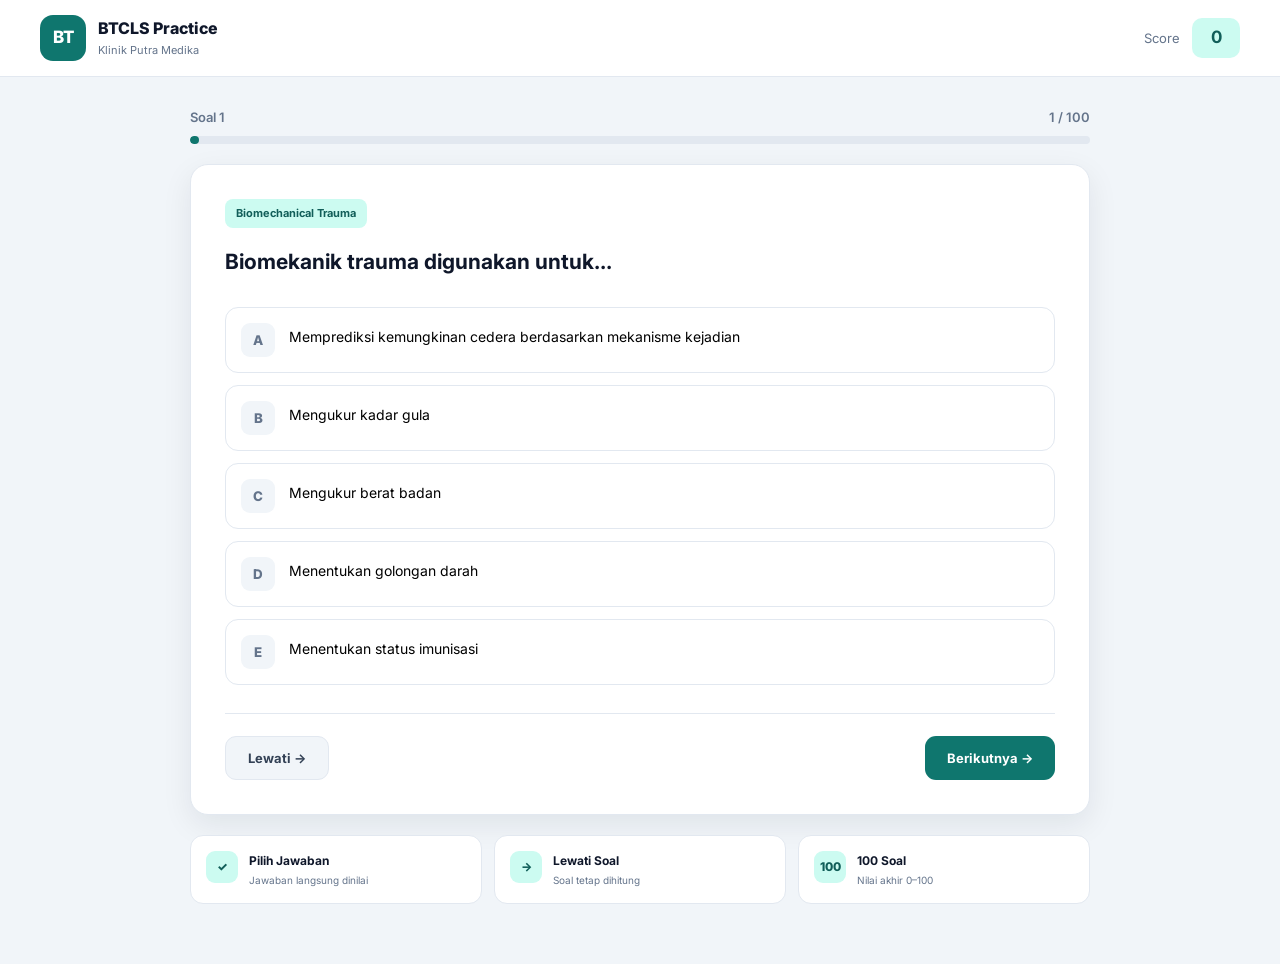
==== commit 6383d250: "Refactor quiz.html for improved structure and clarity Updated meta tags and title for clarity. Adjus" ====
--- a/quiz.html
+++ b/quiz.html
@@ -2,6 +2,7 @@
 <html lang="id">
 
 <head>
+
     <meta charset="UTF-8">
 
     <meta
@@ -11,234 +12,224 @@
 
     <meta
         name="description"
-        content="Latihan Soal BTCLS - Klinik Putra Medika"
+        content="Latihan Soal BTCLS Klinik Putra Medika"
     >
 
-    <title>Latihan Soal BTCLS</title>
+    <title>Latihan BTCLS | Klinik Putra Medika</title>
 
     <link
         rel="stylesheet"
         href="css/style.css"
     >
+
 </head>
 
+
 <body>
 
-    <!-- =========================
-         HEADER
-    ========================== -->
-
-    <header class="quiz-header">
-
-        <div class="quiz-header-inner">
-
-            <div class="brand">
-
-                <div class="brand-icon">
-                    BT
-                </div>
-
-                <div>
-                    <h1>BTCLS Practice</h1>
-
-                    <span>
-                        Klinik Putra Medika
-                    </span>
-                </div>
-
-            </div>
-
-
-            <div class="quiz-score-box">
-
-                <span>Score</span>
-
-                <strong id="current-score">
-                    0
+
+<header class="quiz-header">
+
+    <div class="quiz-header-inner">
+
+        <div class="brand">
+
+            <div class="brand-icon">
+                BT
+            </div>
+
+            <div>
+
+                <h1>
+                    BTCLS Practice
+                </h1>
+
+                <span>
+                    Klinik Putra Medika
+                </span>
+
+            </div>
+
+        </div>
+
+
+        <div class="quiz-score-box">
+
+            <span>
+                Score
+            </span>
+
+            <strong id="current-score">
+                0
+            </strong>
+
+        </div>
+
+    </div>
+
+</header>
+
+
+
+<main class="quiz-container">
+
+
+    <section class="quiz-progress">
+
+        <div class="progress-info">
+
+            <span id="question-number">
+                Soal 1
+            </span>
+
+            <span id="progress-text">
+                1 / 100
+            </span>
+
+        </div>
+
+
+        <div class="progress-track">
+
+            <div
+                id="progress-bar"
+                class="progress-bar"
+            ></div>
+
+        </div>
+
+    </section>
+
+
+
+    <section class="question-card">
+
+
+        <div
+            id="question-topic"
+            class="question-topic"
+        >
+            BTCLS
+        </div>
+
+
+        <h2
+            id="question-text"
+            class="question-text"
+        >
+            Memuat soal...
+        </h2>
+
+
+        <div
+            id="options-container"
+            class="options-container"
+        >
+        </div>
+
+
+        <div class="quiz-navigation">
+
+            <button
+                id="btn-skip"
+                class="btn btn-secondary"
+                type="button"
+            >
+                Lewati →
+            </button>
+
+
+            <button
+                id="btn-next"
+                class="btn btn-primary"
+                type="button"
+            >
+                Berikutnya →
+            </button>
+
+        </div>
+
+    </section>
+
+
+
+    <section class="quiz-info">
+
+
+        <div class="info-item">
+
+            <span class="info-icon">
+                ✓
+            </span>
+
+            <div>
+
+                <strong>
+                    Pilih Jawaban
                 </strong>
 
-            </div>
-
-        </div>
-
-    </header>
-
-
-    <!-- =========================
-         MAIN
-    ========================== -->
-
-    <main class="quiz-container">
-
-
-        <!-- PROGRESS -->
-
-        <section class="quiz-progress">
-
-            <div class="progress-info">
-
-                <span id="question-number">
-                    Soal 1
-                </span>
-
-                <span id="progress-text">
-                    1 / 100
-                </span>
-
-            </div>
-
-
-            <div class="progress-track">
-
-                <div
-                    id="progress-bar"
-                    class="progress-bar"
-                    style="width: 1%"
-                ></div>
-
-            </div>
-
-        </section>
-
-
-        <!-- QUESTION CARD -->
-
-        <section class="question-card">
-
-
-            <!-- TOPIC -->
-
-            <div
-                id="question-topic"
-                class="question-topic"
-            >
-                BTCLS
-            </div>
-
-
-            <!-- QUESTION -->
-
-            <h2
-                id="question-text"
-                class="question-text"
-            >
-                Memuat soal...
-            </h2>
-
-
-            <!-- OPTIONS -->
-
-            <div
-                id="options-container"
-                class="options-container"
-            >
-
-                <!--
-                    Pilihan jawaban
-                    akan dibuat otomatis
-                    oleh quiz.js
-                -->
-
-            </div>
-
-
-            <!-- FEEDBACK -->
-
-            <div
-                id="answer-feedback"
-                class="answer-feedback"
-            ></div>
-
-
-            <!-- NAVIGATION -->
-
-            <div class="quiz-navigation">
-
-                <button
-                    id="btn-skip"
-                    class="btn btn-secondary"
-                    type="button"
-                >
-                    Lewati →
-                </button>
-
-
-                <button
-                    id="btn-next"
-                    class="btn btn-primary"
-                    type="button"
-                >
-                    Berikutnya →
-                </button>
-
-            </div>
-
-        </section>
-
-
-        <!-- INFO -->
-
-        <section class="quiz-info">
-
-            <div class="info-item">
-
-                <span class="info-icon">
-                    ✓
-                </span>
-
-                <div>
-                    <strong>Jawab</strong>
-                    <small>
-                        Pilih jawaban yang paling tepat
-                    </small>
-                </div>
-
-            </div>
-
-
-            <div class="info-item">
-
-                <span class="info-icon">
-                    →
-                </span>
-
-                <div>
-                    <strong>Lewati</strong>
-                    <small>
-                        Soal dapat dikerjakan kembali
-                    </small>
-                </div>
-
-            </div>
-
-
-            <div class="info-item">
-
-                <span class="info-icon">
-                    100
-                </span>
-
-                <div>
-                    <strong>100 Soal</strong>
-                    <small>
-                        Score dihitung dari seluruh soal
-                    </small>
-                </div>
-
-            </div>
-
-        </section>
-
-    </main>
-
-
-    <!-- =========================
-         JAVASCRIPT
-    ========================== -->
-
-    <script src="js/questions.js"></script>
-
-    <script src="js/quiz.js"></script>
+                <small>
+                    Jawaban langsung dinilai
+                </small>
+
+            </div>
+
+        </div>
+
+
+        <div class="info-item">
+
+            <span class="info-icon">
+                →
+            </span>
+
+            <div>
+
+                <strong>
+                    Lewati Soal
+                </strong>
+
+                <small>
+                    Soal tetap dihitung
+                </small>
+
+            </div>
+
+        </div>
+
+
+        <div class="info-item">
+
+            <span class="info-icon">
+                100
+            </span>
+
+            <div>
+
+                <strong>
+                    100 Soal
+                </strong>
+
+                <small>
+                    Nilai akhir 0–100
+                </small>
+
+            </div>
+
+        </div>
+
+
+    </section>
+
+
+</main>
+
+
+
+<script src="js/questions.js"></script>
+
+<script src="js/quiz.js"></script>
+
 
 </body>
 
--- a/css/style.css
+++ b/css/style.css
@@ -1,6 +1,13 @@
 /* =========================================================
-   BTCLS QUIZ SIMULATOR
-   Main Stylesheet
+   BTCLS PRACTICE
+   MODERN CBT INTERFACE
+========================================================= */
+
+@import url('https://fonts.googleapis.com/css2?family=Inter:wght@400;500;600;700;800&display=swap');
+
+
+/* =========================================================
+   ROOT
 ========================================================= */
 
 :root {
@@ -8,31 +15,28 @@
     --primary-dark: #115e59;
     --primary-light: #ccfbf1;
 
-    --accent: #14b8a6;
-
-    --text: #172033;
-    --text-light: #64748b;
-
-    --background: #f8fafc;
+    --success: #15803d;
+    --success-light: #dcfce7;
+
+    --danger: #dc2626;
+    --danger-light: #fee2e2;
+
+    --warning: #d97706;
+    --warning-light: #fef3c7;
+
+    --dark: #0f172a;
+    --text: #334155;
+    --muted: #64748b;
+
+    --background: #f1f5f9;
     --white: #ffffff;
 
     --border: #e2e8f0;
 
-    --success: #16a34a;
-    --danger: #dc2626;
-    --warning: #d97706;
-
-    --shadow-sm:
-        0 4px 15px rgba(15, 23, 42, 0.05);
-
-    --shadow-md:
-        0 15px 40px rgba(15, 23, 42, 0.08);
-
-    --radius-sm: 10px;
-    --radius-md: 16px;
-    --radius-lg: 24px;
-
-    --container: 1180px;
+    --shadow:
+        0 10px 30px rgba(15, 23, 42, 0.08);
+
+    --radius: 18px;
 }
 
 
@@ -46,75 +50,43 @@
     box-sizing: border-box;
 }
 
+
 html {
     scroll-behavior: smooth;
 }
 
+
 body {
-    font-family:
-        Inter,
-        -apple-system,
-        BlinkMacSystemFont,
-        "Segoe UI",
-        Roboto,
-        Arial,
-        sans-serif;
-
+    font-family: "Inter", sans-serif;
+    background: var(--background);
     color: var(--text);
-    background: var(--background);
-
     line-height: 1.6;
-
-    min-height: 100vh;
-}
-
-a {
-    text-decoration: none;
-    color: inherit;
-}
-
-button,
-input,
-textarea,
-select {
-    font: inherit;
-}
-
-img {
-    max-width: 100%;
-    display: block;
-}
-
-
-/* =========================================================
-   NAVBAR
-========================================================= */
-
-.navbar {
+}
+
+
+button {
+    font-family: inherit;
+}
+
+
+/* =========================================================
+   HEADER
+========================================================= */
+
+.quiz-header {
+    background: var(--white);
+    border-bottom: 1px solid var(--border);
     position: sticky;
     top: 0;
-    z-index: 1000;
-
-    width: 100%;
-
-    background:
-        rgba(255, 255, 255, 0.94);
-
-    backdrop-filter: blur(15px);
-
-    border-bottom:
-        1px solid rgba(226, 232, 240, 0.8);
-}
-
-.nav-container {
-    width: min(
-        calc(100% - 40px),
-        var(--container)
-    );
-
-    min-height: 72px;
-
+    z-index: 100;
+}
+
+
+.quiz-header-inner {
+    width: min(1200px, calc(100% - 40px));
     margin: auto;
+
+    min-height: 76px;
 
     display: flex;
     align-items: center;
@@ -122,2247 +94,925 @@
 }
 
 
-/* BRAND */
-
 .brand {
-    display: flex;
-    align-items: center;
-    gap: 10px;
-
-    color: var(--text);
-}
-
-.brand-icon {
-    width: 40px;
-    height: 40px;
-
-    border-radius: 12px;
-
-    display: grid;
-    place-items: center;
-
-    color: white;
-
-    background:
-        linear-gradient(
-            135deg,
-            var(--primary),
-            var(--accent)
-        );
-
-    font-size: 20px;
-
-    box-shadow:
-        0 8px 20px
-        rgba(15, 118, 110, 0.22);
-}
-
-.brand strong {
-    display: block;
-
-    font-size: 17px;
-    line-height: 1.1;
-
-    letter-spacing: 0.5px;
-}
-
-.brand small {
-    display: block;
-
-    margin-top: 2px;
-
-    color: var(--primary);
-
-    font-size: 10px;
-    font-weight: 800;
-
-    letter-spacing: 2px;
-}
-
-
-/* NAV MENU */
-
-.nav-menu {
-    display: flex;
-    align-items: center;
-    gap: 8px;
-}
-
-.nav-menu a {
-    padding: 9px 15px;
-
-    border-radius: 9px;
-
-    color: var(--text-light);
-
-    font-size: 14px;
-    font-weight: 600;
-
-    transition:
-        color 0.2s ease,
-        background 0.2s ease;
-}
-
-.nav-menu a:hover {
-    color: var(--primary);
-
-    background:
-        var(--primary-light);
-}
-
-.nav-menu a.active {
-    color: var(--primary);
-
-    background:
-        var(--primary-light);
-}
-
-
-/* =========================================================
-   HERO
-========================================================= */
-
-.hero {
-    width: min(
-        calc(100% - 40px),
-        var(--container)
-    );
-
-    margin: auto;
-
-    min-height: 650px;
-
-    padding:
-        90px 0 80px;
-
-    display: grid;
-
-    grid-template-columns:
-        minmax(0, 1.15fr)
-        minmax(360px, 0.85fr);
-
-    align-items: center;
-
-    gap: 70px;
-}
-
-
-/* HERO CONTENT */
-
-.hero-content {
-    max-width: 650px;
-}
-
-.hero-badge {
-    display: inline-flex;
-    align-items: center;
-
-    padding:
-        7px 13px;
-
-    margin-bottom: 22px;
-
-    border-radius: 100px;
-
-    color: var(--primary);
-
-    background:
-        var(--primary-light);
-
-    border:
-        1px solid rgba(
-            20,
-            184,
-            166,
-            0.15
-        );
-
-    font-size: 11px;
-    font-weight: 800;
-
-    letter-spacing: 1px;
-}
-
-.hero h1 {
-    font-size:
-        clamp(40px, 5vw, 68px);
-
-    line-height: 1.06;
-
-    letter-spacing:
-        -2.5px;
-
-    margin-bottom: 24px;
-}
-
-.hero h1 span {
-    display: inline-block;
-
-    color: var(--primary);
-}
-
-.hero-description {
-    max-width: 610px;
-
-    margin-bottom: 34px;
-
-    color: var(--text-light);
-
-    font-size: 17px;
-
-    line-height: 1.8;
-}
-
-
-/* HERO BUTTONS */
-
-.hero-buttons {
     display: flex;
     align-items: center;
     gap: 12px;
-
-    flex-wrap: wrap;
-}
-
-.btn {
-    min-height: 48px;
-
-    padding:
-        0 20px;
-
-    border-radius: 12px;
-
-    display: inline-flex;
+}
+
+
+.brand-icon {
+    width: 46px;
+    height: 46px;
+
+    border-radius: 13px;
+
+    background: var(--primary);
+
+    color: white;
+
+    display: flex;
     align-items: center;
     justify-content: center;
 
-    gap: 10px;
+    font-weight: 800;
+    font-size: 17px;
+}
+
+
+.brand h1 {
+    font-size: 16px;
+    color: var(--dark);
+    font-weight: 800;
+}
+
+
+.brand span {
+    display: block;
+
+    font-size: 11px;
+
+    color: var(--muted);
+}
+
+
+.quiz-score-box {
+    display: flex;
+    align-items: center;
+    gap: 12px;
+}
+
+
+.quiz-score-box span {
+    color: var(--muted);
+    font-size: 13px;
+}
+
+
+.quiz-score-box strong {
+    width: 48px;
+    height: 40px;
+
+    display: flex;
+    align-items: center;
+    justify-content: center;
+
+    background: var(--primary-light);
+    color: var(--primary-dark);
+
+    border-radius: 10px;
+
+    font-size: 17px;
+}
+
+
+/* =========================================================
+   MAIN
+========================================================= */
+
+.quiz-container {
+    width: min(900px, calc(100% - 32px));
+
+    margin: 30px auto 60px;
+}
+
+
+/* =========================================================
+   PROGRESS
+========================================================= */
+
+.quiz-progress {
+    margin-bottom: 20px;
+}
+
+
+.progress-info {
+    display: flex;
+    justify-content: space-between;
+
+    margin-bottom: 8px;
+
+    font-size: 13px;
+    font-weight: 600;
+
+    color: var(--muted);
+}
+
+
+.progress-track {
+    height: 8px;
+
+    background: #e2e8f0;
+
+    border-radius: 99px;
+
+    overflow: hidden;
+}
+
+
+.progress-bar {
+    height: 100%;
+
+    background: var(--primary);
+
+    border-radius: inherit;
+
+    transition: width 0.3s ease;
+}
+
+
+/* =========================================================
+   QUESTION CARD
+========================================================= */
+
+.question-card {
+    background: var(--white);
+
+    border: 1px solid var(--border);
+
+    border-radius: var(--radius);
+
+    padding: 34px;
+
+    box-shadow: var(--shadow);
+}
+
+
+.question-topic {
+    display: inline-flex;
+
+    padding: 6px 11px;
+
+    border-radius: 8px;
+
+    background: var(--primary-light);
+
+    color: var(--primary-dark);
+
+    font-size: 11px;
+    font-weight: 700;
+
+    margin-bottom: 18px;
+}
+
+
+.question-text {
+    color: var(--dark);
+
+    font-size: 21px;
+
+    line-height: 1.55;
+
+    margin-bottom: 28px;
+}
+
+
+/* =========================================================
+   OPTIONS
+========================================================= */
+
+.options-container {
+    display: flex;
+
+    flex-direction: column;
+
+    gap: 12px;
+}
+
+
+.option-button {
+    width: 100%;
+
+    border: 1px solid var(--border);
+
+    background: white;
+
+    border-radius: 13px;
+
+    padding: 15px;
+
+    display: flex;
+
+    align-items: flex-start;
+
+    gap: 14px;
+
+    text-align: left;
+
+    cursor: pointer;
+
+    transition:
+        border 0.2s,
+        background 0.2s,
+        transform 0.2s;
+}
+
+
+.option-button:hover:not(:disabled) {
+    border-color: var(--primary);
+
+    background: #f8fffd;
+
+    transform: translateY(-1px);
+}
+
+
+.option-letter {
+    min-width: 34px;
+    height: 34px;
+
+    border-radius: 9px;
+
+    background: #f1f5f9;
+
+    display: flex;
+
+    align-items: center;
+    justify-content: center;
+
+    font-weight: 800;
+
+    color: var(--muted);
+}
+
+
+.option-text {
+    flex: 1;
 
     font-size: 14px;
+
+    padding-top: 5px;
+}
+
+
+.option-button.selected {
+    border-color: var(--primary);
+
+    background: #f0fdfa;
+}
+
+
+.option-button.selected .option-letter {
+    background: var(--primary);
+
+    color: white;
+}
+
+
+.option-button.correct {
+    border-color: var(--success);
+
+    background: var(--success-light);
+}
+
+
+.option-button.correct .option-letter {
+    background: var(--success);
+
+    color: white;
+}
+
+
+.option-button.selected:not(.correct) {
+    border-color: var(--danger);
+
+    background: var(--danger-light);
+}
+
+
+.option-button.selected:not(.correct) .option-letter {
+    background: var(--danger);
+
+    color: white;
+}
+
+
+.option-button:disabled {
+    cursor: default;
+}
+
+
+/* =========================================================
+   FEEDBACK
+========================================================= */
+
+.answer-feedback {
+    display: none;
+
+    margin-top: 20px;
+
+    padding: 17px 18px;
+
+    border-radius: 13px;
+
+    font-size: 13px;
+}
+
+
+.answer-feedback strong {
+    font-size: 14px;
+}
+
+
+.answer-feedback p {
+    margin-top: 7px;
+}
+
+
+.correct-feedback {
+    display: block;
+
+    background: var(--success-light);
+
+    color: #166534;
+
+    border: 1px solid #bbf7d0;
+}
+
+
+.wrong-feedback {
+    display: block;
+
+    background: var(--danger-light);
+
+    color: #991b1b;
+
+    border: 1px solid #fecaca;
+}
+
+
+/* =========================================================
+   NAVIGATION
+========================================================= */
+
+.quiz-navigation {
+    display: flex;
+
+    justify-content: space-between;
+
+    gap: 12px;
+
+    margin-top: 28px;
+
+    padding-top: 22px;
+
+    border-top: 1px solid var(--border);
+}
+
+
+.btn {
+    border: none;
+
+    padding: 13px 22px;
+
+    border-radius: 11px;
+
+    font-size: 13px;
+
     font-weight: 700;
 
-    transition:
-        transform 0.2s ease,
-        box-shadow 0.2s ease,
-        background 0.2s ease;
-}
+    cursor: pointer;
+
+    transition: 0.2s;
+}
+
 
 .btn:hover {
-    transform:
-        translateY(-2px);
-}
+    transform: translateY(-1px);
+}
+
 
 .btn-primary {
+    background: var(--primary);
+
     color: white;
-
-    background:
-        linear-gradient(
-            135deg,
-            var(--primary),
-            var(--accent)
-        );
-
-    box-shadow:
-        0 10px 25px
-        rgba(15, 118, 110, 0.22);
-}
+}
+
 
 .btn-primary:hover {
-    box-shadow:
-        0 14px 30px
-        rgba(15, 118, 110, 0.30);
-}
+    background: var(--primary-dark);
+}
+
 
 .btn-secondary {
+    background: #f1f5f9;
+
     color: var(--text);
 
-    background:
-        var(--white);
-
-    border:
-        1px solid var(--border);
-
-    box-shadow:
-        var(--shadow-sm);
-}
-
-
-/* =========================================================
-   HERO CARD
-========================================================= */
-
-.hero-card {
-    position: relative;
-
-    padding: 28px;
-
-    border:
-        1px solid var(--border);
-
-    border-radius:
-        var(--radius-lg);
-
-    background:
-        var(--white);
-
-    box-shadow:
-        var(--shadow-md);
-}
-
-.hero-card::before {
-    content: "";
-
-    position: absolute;
-
-    top: -25px;
-    right: -25px;
-
-    width: 90px;
-    height: 90px;
-
-    border-radius: 50%;
-
-    background:
-        var(--primary-light);
-
-    z-index: -1;
-}
-
-.hero-card-header {
-    display: flex;
-    align-items: center;
-    justify-content: space-between;
-
-    margin-bottom: 32px;
-}
-
-.card-label {
-    display: block;
-
-    margin-bottom: 5px;
-
-    color: var(--text-light);
-
-    font-size: 10px;
-    font-weight: 800;
-
-    letter-spacing: 1.5px;
-}
-
-.hero-card h2 {
-    font-size: 30px;
-
-    line-height: 1.1;
-}
-
-.card-icon {
-    width: 58px;
-    height: 58px;
-
-    display: grid;
-    place-items: center;
-
-    border-radius: 16px;
-
-    background:
-        var(--primary-light);
-
-    font-size: 27px;
-}
-
-
-/* PROGRESS */
-
-.progress-preview {
-    padding: 20px;
-
-    border-radius: 14px;
-
-    background:
-        var(--background);
-}
-
-.progress-info {
-    display: flex;
-    justify-content: space-between;
-
-    margin-bottom: 10px;
-
-    color: var(--text-light);
-
-    font-size: 13px;
-}
-
-.progress-info strong {
-    color: var(--text);
-}
-
-.progress-bar {
-    width: 100%;
-    height: 9px;
-
-    overflow: hidden;
-
-    border-radius: 100px;
-
-    background:
-        #e2e8f0;
-}
-
-.progress-fill {
-    height: 100%;
-
-    border-radius: inherit;
-
-    background:
-        linear-gradient(
-            90deg,
-            var(--primary),
-            var(--accent)
-        );
-}
-
-
-/* SCORE */
-
-.score-preview {
+    border: 1px solid var(--border);
+}
+
+
+.btn-secondary:hover {
+    background: #e2e8f0;
+}
+
+
+/* =========================================================
+   INFO
+========================================================= */
+
+.quiz-info {
+    margin-top: 20px;
+
     display: grid;
 
     grid-template-columns:
         repeat(3, 1fr);
 
-    gap: 10px;
-
-    margin-top: 16px;
-}
-
-.score-preview > div {
-    padding: 16px 10px;
-
+    gap: 12px;
+}
+
+
+.info-item {
+    background: white;
+
+    border: 1px solid var(--border);
+
+    border-radius: 13px;
+
+    padding: 15px;
+
+    display: flex;
+
+    gap: 11px;
+}
+
+
+.info-icon {
+    width: 32px;
+    height: 32px;
+
+    flex-shrink: 0;
+
+    border-radius: 9px;
+
+    background: var(--primary-light);
+
+    color: var(--primary-dark);
+
+    display: flex;
+
+    align-items: center;
+    justify-content: center;
+
+    font-size: 12px;
+
+    font-weight: 800;
+}
+
+
+.info-item strong {
+    display: block;
+
+    font-size: 12px;
+
+    color: var(--dark);
+}
+
+
+.info-item small {
+    display: block;
+
+    margin-top: 2px;
+
+    font-size: 10px;
+
+    color: var(--muted);
+}
+
+
+/* =========================================================
+   RESULT PAGE
+========================================================= */
+
+.result-container {
+    width: min(900px, calc(100% - 32px));
+
+    margin: 40px auto 70px;
+}
+
+
+.result-header {
     text-align: center;
 
-    border:
-        1px solid var(--border);
-
-    border-radius: 13px;
-
-    background:
-        var(--white);
-}
-
-.score-preview span {
+    margin-bottom: 28px;
+}
+
+
+.result-header .brand-icon {
+    margin: 0 auto 15px;
+}
+
+
+.result-header h1 {
+    color: var(--dark);
+
+    font-size: 28px;
+
+    margin-bottom: 6px;
+}
+
+
+.result-header p {
+    color: var(--muted);
+
+    font-size: 14px;
+}
+
+
+/* SCORE */
+
+.result-score-card {
+    background: white;
+
+    border: 1px solid var(--border);
+
+    border-radius: 22px;
+
+    padding: 36px;
+
+    text-align: center;
+
+    box-shadow: var(--shadow);
+
+    margin-bottom: 18px;
+}
+
+
+.score-circle {
+    width: 150px;
+    height: 150px;
+
+    border-radius: 50%;
+
+    margin: 0 auto 22px;
+
+    background: var(--primary-light);
+
+    border: 10px solid #99f6e4;
+
+    display: flex;
+
+    align-items: center;
+    justify-content: center;
+
+    flex-direction: column;
+}
+
+
+.score-circle strong {
+    font-size: 42px;
+
+    color: var(--primary-dark);
+
+    line-height: 1;
+}
+
+
+.score-circle span {
+    font-size: 12px;
+
+    color: var(--muted);
+
+    margin-top: 5px;
+}
+
+
+.result-message {
+    font-size: 18px;
+
+    font-weight: 800;
+
+    color: var(--dark);
+}
+
+
+/* RESULT STATS */
+
+.result-stats {
+    display: grid;
+
+    grid-template-columns:
+        repeat(4, 1fr);
+
+    gap: 12px;
+
+    margin-bottom: 18px;
+}
+
+
+.stat-card {
+    background: white;
+
+    border: 1px solid var(--border);
+
+    border-radius: 15px;
+
+    padding: 20px;
+
+    text-align: center;
+}
+
+
+.stat-card strong {
     display: block;
 
-    margin-bottom: 5px;
+    font-size: 26px;
+
+    color: var(--dark);
+}
+
+
+.stat-card span {
+    font-size: 11px;
+
+    color: var(--muted);
+}
+
+
+.stat-correct strong {
+    color: var(--success);
+}
+
+
+.stat-wrong strong {
+    color: var(--danger);
+}
+
+
+.stat-skip strong {
+    color: var(--warning);
+}
+
+
+/* RESULT ACTION */
+
+.result-actions {
+    display: flex;
+
+    justify-content: center;
+
+    gap: 12px;
+
+    margin: 25px 0;
+}
+
+
+/* REVIEW */
+
+.review-section {
+    background: white;
+
+    border: 1px solid var(--border);
+
+    border-radius: 18px;
+
+    overflow: hidden;
+}
+
+
+.review-header {
+    padding: 20px 22px;
+
+    border-bottom: 1px solid var(--border);
+}
+
+
+.review-header h2 {
+    font-size: 17px;
+
+    color: var(--dark);
+}
+
+
+.review-header p {
+    font-size: 12px;
+
+    color: var(--muted);
+
+    margin-top: 4px;
+}
+
+
+.review-list {
+    display: flex;
+
+    flex-direction: column;
+}
+
+
+.review-item {
+    padding: 20px 22px;
+
+    border-bottom: 1px solid var(--border);
+}
+
+
+.review-item:last-child {
+    border-bottom: none;
+}
+
+
+.review-number {
+    font-size: 11px;
+
+    font-weight: 800;
 
     color: var(--primary);
-
-    font-size: 16px;
-}
-
-.score-preview strong {
-    display: block;
-
-    font-size: 22px;
-}
-
-.score-preview small {
-    color: var(--text-light);
-
-    font-size: 11px;
-}
-
-
-/* =========================================================
-   SECTION
-========================================================= */
-
-.features,
-.topics {
-    width: min(
-        calc(100% - 40px),
-        var(--container)
-    );
-
-    margin:
-        0 auto 100px;
-}
-
-.section-heading {
-    max-width: 650px;
-
-    margin-bottom: 38px;
-}
-
-.section-label {
+}
+
+
+.review-question {
+    margin-top: 6px;
+
+    font-size: 14px;
+
+    font-weight: 700;
+
+    color: var(--dark);
+}
+
+
+.review-answer {
+    margin-top: 8px;
+
+    font-size: 12px;
+
+    color: var(--muted);
+}
+
+
+.review-status {
     display: inline-block;
 
-    margin-bottom: 9px;
-
-    color: var(--primary);
-
-    font-size: 11px;
+    margin-top: 10px;
+
+    padding: 5px 9px;
+
+    border-radius: 7px;
+
+    font-size: 10px;
+
     font-weight: 800;
-
-    letter-spacing: 1.5px;
-}
-
-.section-heading h2 {
-    margin-bottom: 12px;
-
-    font-size:
-        clamp(28px, 4vw, 40px);
-
-    line-height: 1.2;
-
-    letter-spacing: -1px;
-}
-
-.section-heading p {
-    color: var(--text-light);
-}
-
-
-/* =========================================================
-   FEATURE GRID
-========================================================= */
-
-.feature-grid {
-    display: grid;
-
-    grid-template-columns:
-        repeat(3, 1fr);
-
-    gap: 18px;
-}
-
-.feature-card {
-    padding: 25px;
-
-    border:
-        1px solid var(--border);
-
-    border-radius:
-        var(--radius-md);
-
-    background:
-        var(--white);
-
-    box-shadow:
-        var(--shadow-sm);
-
-    transition:
-        transform 0.2s ease,
-        box-shadow 0.2s ease;
-}
-
-.feature-card:hover {
-    transform:
-        translateY(-4px);
-
-    box-shadow:
-        var(--shadow-md);
-}
-
-.feature-icon {
-    width: 48px;
-    height: 48px;
-
-    margin-bottom: 18px;
-
-    display: grid;
-    place-items: center;
-
-    border-radius: 13px;
-
-    background:
-        var(--primary-light);
-
-    font-size: 22px;
-}
-
-.feature-card h3 {
-    margin-bottom: 7px;
-
-    font-size: 17px;
-}
-
-.feature-card p {
-    color: var(--text-light);
-
-    font-size: 13px;
-
-    line-height: 1.7;
-}
-
-
-/* =========================================================
-   TOPICS
-========================================================= */
-
-.topics {
-    padding:
-        60px 0;
-}
-
-.topic-list {
-    display: flex;
-
-    flex-wrap: wrap;
-
-    gap: 10px;
-}
-
-.topic-list span {
-    padding:
-        9px 14px;
-
-    border-radius: 100px;
-
-    color: var(--text-light);
-
-    background:
-        var(--white);
-
-    border:
-        1px solid var(--border);
-
-    font-size: 12px;
-    font-weight: 600;
-}
-
-
-/* =========================================================
-   CTA
-========================================================= */
-
-.cta {
-    width: min(
-        calc(100% - 40px),
-        var(--container)
-    );
-
-    margin:
-        0 auto 80px;
-
-    padding:
-        65px 40px;
-
-    text-align: center;
-
-    border-radius:
-        var(--radius-lg);
-
-    background:
-        linear-gradient(
-            135deg,
-            var(--primary-dark),
-            var(--primary)
-        );
-
-    color: white;
-
-    overflow: hidden;
-
-    position: relative;
-}
-
-.cta::before {
-    content: "";
-
-    position: absolute;
-
-    width: 250px;
-    height: 250px;
-
-    border-radius: 50%;
-
-    background:
-        rgba(255, 255, 255, 0.05);
-
-    top: -120px;
-    right: -70px;
-}
-
-.cta::after {
-    content: "";
-
-    position: absolute;
-
-    width: 180px;
-    height: 180px;
-
-    border-radius: 50%;
-
-    background:
-        rgba(255, 255, 255, 0.05);
-
-    bottom: -100px;
-    left: -50px;
-}
-
-.cta-content {
-    position: relative;
-
-    z-index: 1;
-}
-
-.cta .section-label {
-    color:
-        #99f6e4;
-}
-
-.cta h2 {
-    max-width: 700px;
-
-    margin:
-        0 auto 12px;
-
-    font-size:
-        clamp(28px, 4vw, 42px);
-
-    line-height: 1.2;
-}
-
-.cta p {
-    max-width: 560px;
-
-    margin:
-        0 auto 25px;
-
-    color:
-        rgba(255, 255, 255, 0.75);
-}
-
-.cta .btn-primary {
-    color: var(--primary);
-
-    background: white;
-
-    box-shadow: none;
-}
-
-
-/* =========================================================
-   FOOTER
-========================================================= */
-
-.footer {
-    border-top:
-        1px solid var(--border);
-
-    background:
-        var(--white);
-}
-
-.footer-container {
-    width: min(
-        calc(100% - 40px),
-        var(--container)
-    );
-
-    margin: auto;
-
-    padding:
-        45px 0;
-
-    display: flex;
-
-    justify-content: space-between;
-
-    gap: 40px;
-}
-
-.footer-brand strong {
-    display: block;
-
-    margin-bottom: 5px;
-
-    font-size: 15px;
-}
-
-.footer-brand p,
-.footer-note p {
-    color: var(--text-light);
-
-    font-size: 12px;
-}
-
-.footer-note {
-    max-width: 500px;
-
-    text-align: right;
-}
-
-.footer-bottom {
-    padding:
-        18px 20px;
-
-    text-align: center;
-
-    color: var(--text-light);
-
-    border-top:
-        1px solid var(--border);
-
-    font-size: 11px;
-}
-
-
-/* =========================================================
-   TABLET
-========================================================= */
-
-@media (max-width: 900px) {
-
-    .hero {
+}
+
+
+.review-status.correct {
+    background: var(--success-light);
+
+    color: var(--success);
+}
+
+
+.review-status.wrong {
+    background: var(--danger-light);
+
+    color: var(--danger);
+}
+
+
+.review-status.skipped {
+    background: var(--warning-light);
+
+    color: var(--warning);
+}
+
+
+/* =========================================================
+   MOBILE
+========================================================= */
+
+@media (max-width: 700px) {
+
+    .quiz-header-inner {
+        width: calc(100% - 24px);
+
+        min-height: 68px;
+    }
+
+
+    .brand-icon {
+        width: 40px;
+        height: 40px;
+
+        font-size: 14px;
+    }
+
+
+    .brand h1 {
+        font-size: 14px;
+    }
+
+
+    .brand span {
+        font-size: 9px;
+    }
+
+
+    .quiz-score-box span {
+        display: none;
+    }
+
+
+    .quiz-container {
+        width: calc(100% - 20px);
+
+        margin-top: 18px;
+    }
+
+
+    .question-card {
+        padding: 20px 16px;
+
+        border-radius: 15px;
+    }
+
+
+    .question-text {
+        font-size: 17px;
+
+        margin-bottom: 20px;
+    }
+
+
+    .option-button {
+        padding: 12px;
+
+        gap: 10px;
+    }
+
+
+    .option-letter {
+        min-width: 30px;
+
+        height: 30px;
+    }
+
+
+    .option-text {
+        font-size: 13px;
+
+        padding-top: 3px;
+    }
+
+
+    .quiz-navigation {
+        flex-direction: column-reverse;
+    }
+
+
+    .btn {
+        width: 100%;
+    }
+
+
+    .quiz-info {
         grid-template-columns: 1fr;
-
-        gap: 40px;
-
-        padding-top: 65px;
-    }
-
-    .hero-content {
-        max-width: 750px;
-    }
-
-    .hero-card {
-        max-width: 600px;
-
-        width: 100%;
-
-        margin: auto;
-    }
-
-    .feature-grid {
+    }
+
+
+    .result-container {
+        width: calc(100% - 20px);
+
+        margin-top: 25px;
+    }
+
+
+    .result-header h1 {
+        font-size: 23px;
+    }
+
+
+    .result-score-card {
+        padding: 25px 15px;
+    }
+
+
+    .score-circle {
+        width: 125px;
+        height: 125px;
+    }
+
+
+    .score-circle strong {
+        font-size: 34px;
+    }
+
+
+    .result-stats {
         grid-template-columns:
             repeat(2, 1fr);
     }
-}
-
-
-/* =========================================================
-   MOBILE
-========================================================= */
-
-@media (max-width: 600px) {
-
-    .nav-container {
-        width:
-            calc(100% - 28px);
-
-        min-height: 64px;
-    }
-
-    .brand-icon {
-        width: 36px;
-        height: 36px;
-
-        font-size: 17px;
-    }
-
-    .brand strong {
-        font-size: 15px;
-    }
-
-    .brand small {
-        font-size: 9px;
-    }
-
-    .nav-menu {
-        gap: 2px;
-    }
-
-    .nav-menu a {
-        padding:
-            7px 9px;
-
-        font-size: 12px;
-    }
-
-
-    .hero {
-        width:
-            calc(100% - 28px);
-
-        min-height: auto;
-
-        padding:
-            55px 0 65px;
-
-        gap: 35px;
-    }
-
-    .hero h1 {
-        font-size: 40px;
-
-        letter-spacing:
-            -1.8px;
-    }
-
-    .hero-description {
-        font-size: 15px;
-
-        line-height: 1.7;
-    }
-
-    .hero-buttons {
+
+
+    .result-actions {
         flex-direction: column;
-
-        align-items: stretch;
-    }
-
-    .hero-buttons .btn {
+    }
+
+
+    .result-actions .btn {
         width: 100%;
     }
 
-
-    .hero-card {
-        padding: 20px;
-
-        border-radius: 19px;
-    }
-
-    .hero-card h2 {
-        font-size: 26px;
-    }
-
-    .card-icon {
-        width: 48px;
-        height: 48px;
-
-        font-size: 22px;
-    }
-
-    .score-preview strong {
-        font-size: 19px;
-    }
-
-
-    .features,
-    .topics {
-        width:
-            calc(100% - 28px);
-
-        margin-bottom:
-            70px;
-    }
-
-    .section-heading {
-        margin-bottom: 28px;
-    }
-
-    .section-heading h2 {
-        font-size: 29px;
-    }
-
-
-    .feature-grid {
-        grid-template-columns: 1fr;
-
-        gap: 12px;
-    }
-
-    .feature-card {
-        padding: 21px;
-    }
-
-
-    .topics {
-        padding:
-            20px 0;
-    }
-
-    .topic-list {
-        gap: 7px;
-    }
-
-    .topic-list span {
-        padding:
-            8px 11px;
-
-        font-size: 11px;
-    }
-
-
-    .cta {
-        width:
-            calc(100% - 28px);
-
-        padding:
-            45px 22px;
-
-        margin-bottom:
-            55px;
-    }
-
-    .cta h2 {
-        font-size: 29px;
-    }
-
-
-    .footer-container {
-        width:
-            calc(100% - 28px);
-
-        padding:
-            35px 0;
-
-        flex-direction: column;
-
-        gap: 20px;
-    }
-
-    .footer-note {
-        text-align: left;
-    }
-}
-
-
-/* =========================================================
-   SMALL MOBILE
-========================================================= */
-
-@media (max-width: 380px) {
-
-    .nav-menu a {
-        padding:
-            6px 7px;
-
-        font-size: 11px;
-    }
-
-    .hero h1 {
-        font-size: 35px;
-    }
-
-    .hero-card {
-        padding: 17px;
-    }
-
-    .score-preview {
-        gap: 6px;
-    }
-
-    .score-preview > div {
-        padding:
-            13px 5px;
-    }
-}
-/* =========================================================
-   BTCLS QUIZ PAGE
-========================================================= */
-
-.quiz-page {
-    width: min(
-        calc(100% - 40px),
-        1180px
-    );
-
-    margin: 0 auto;
-
-    padding:
-        55px 0 80px;
-}
-
-
-/* =========================================================
-   QUIZ HEADER
-========================================================= */
-
-.quiz-header {
-    margin-bottom: 25px;
-}
-
-.quiz-header-top {
-    display: flex;
-
-    align-items: flex-end;
-
-    justify-content: space-between;
-
-    gap: 30px;
-
-    margin-bottom: 28px;
-}
-
-.quiz-header h1 {
-    margin-top: 5px;
-
-    font-size:
-        clamp(28px, 4vw, 40px);
-
-    line-height: 1.15;
-
-    letter-spacing:
-        -1px;
-}
-
-
-/* =========================================================
-   QUIZ STATUS
-========================================================= */
-
-.quiz-status {
-    display: flex;
-
-    align-items: center;
-
-    gap: 10px;
-}
-
-.status-item {
-    min-width: 90px;
-
-    padding:
-        10px 13px;
-
-    display: flex;
-
-    align-items: center;
-
-    gap: 9px;
-
-    border:
-        1px solid var(--border);
-
-    border-radius:
-        12px;
-
-    background:
-        var(--white);
-
-    box-shadow:
-        var(--shadow-sm);
-}
-
-.status-icon {
-    width: 32px;
-    height: 32px;
-
-    flex-shrink: 0;
-
-    display: grid;
-
-    place-items: center;
-
-    border-radius: 9px;
-
-    font-size: 14px;
-
-    font-weight: 800;
-}
-
-.status-icon.correct {
-    color:
-        var(--success);
-
-    background:
-        #dcfce7;
-}
-
-.status-icon.wrong {
-    color:
-        var(--danger);
-
-    background:
-        #fee2e2;
-}
-
-.status-icon.skipped {
-    color:
-        var(--warning);
-
-    background:
-        #fef3c7;
-}
-
-.status-item strong {
-    display: block;
-
-    font-size: 17px;
-
-    line-height: 1.1;
-}
-
-.status-item small {
-    display: block;
-
-    margin-top: 2px;
-
-    color:
-        var(--text-light);
-
-    font-size: 10px;
-}
-
-
-/* =========================================================
-   QUIZ PROGRESS
-========================================================= */
-
-.quiz-progress {
-    padding:
-        17px 20px;
-
-    border:
-        1px solid var(--border);
-
-    border-radius:
-        14px;
-
-    background:
-        var(--white);
-
-    box-shadow:
-        var(--shadow-sm);
-}
-
-.quiz-progress .progress-info {
-    margin-bottom: 9px;
-}
-
-
-/* =========================================================
-   QUIZ CONTAINER
-========================================================= */
-
-.quiz-container {
-    display: grid;
-
-    grid-template-columns:
-        minmax(0, 1fr)
-        280px;
-
-    gap: 20px;
-
-    align-items: start;
-}
-
-
-/* =========================================================
-   QUESTION CARD
-========================================================= */
-
-.question-card {
-    overflow: hidden;
-
-    border:
-        1px solid var(--border);
-
-    border-radius:
-        var(--radius-lg);
-
-    background:
-        var(--white);
-
-    box-shadow:
-        var(--shadow-md);
-}
-
-
-/* =========================================================
-   QUESTION TOP
-========================================================= */
-
-.question-top {
-    padding:
-        20px 28px;
-
-    display: flex;
-
-    align-items: center;
-
-    justify-content: space-between;
-
-    gap: 15px;
-
-    border-bottom:
-        1px solid var(--border);
-
-    background:
-        #fbfdfe;
-}
-
-.question-number {
-    color:
-        var(--primary);
-
-    font-size: 12px;
-
-    font-weight: 800;
-
-    letter-spacing:
-        0.8px;
-}
-
-.question-topic {
-    padding:
-        6px 10px;
-
-    border-radius:
-        100px;
-
-    color:
-        var(--text-light);
-
-    background:
-        var(--background);
-
-    border:
-        1px solid var(--border);
-
-    font-size: 10px;
-
-    font-weight: 700;
-}
-
-
-/* =========================================================
-   QUESTION CONTENT
-========================================================= */
-
-.question-content {
-    padding:
-        32px 28px 28px;
-}
-
-.question-content h2 {
-    margin-bottom:
-        30px;
-
-    max-width:
-        850px;
-
-    font-size:
-        clamp(19px, 2.2vw, 24px);
-
-    line-height:
-        1.55;
-
-    font-weight:
-        700;
-
-    letter-spacing:
-        -0.2px;
-}
-
-
-/* =========================================================
-   OPTIONS
-========================================================= */
-
-.options {
-    display:
-        flex;
-
-    flex-direction:
-        column;
-
-    gap: 11px;
-}
-
-.option {
-    width: 100%;
-
-    min-height: 60px;
-
-    padding:
-        10px 15px;
-
-    display:
-        flex;
-
-    align-items:
-        center;
-
-    gap: 14px;
-
-    text-align:
-        left;
-
-    color:
-        var(--text);
-
-    background:
-        var(--white);
-
-    border:
-        1.5px solid var(--border);
-
-    border-radius:
-        13px;
-
-    cursor:
-        pointer;
-
-    transition:
-        border-color 0.2s ease,
-        background 0.2s ease,
-        transform 0.15s ease,
-        box-shadow 0.2s ease;
-}
-
-.option:hover {
-    border-color:
-        rgba(15, 118, 110, 0.45);
-
-    background:
-        #f8fffe;
-
-    transform:
-        translateX(2px);
-}
-
-.option:focus-visible {
-    outline:
-        3px solid
-        rgba(20, 184, 166, 0.18);
-
-    outline-offset:
-        2px;
-}
-
-
-/* OPTION LETTER */
-
-.option-letter {
-    width: 36px;
-    height: 36px;
-
-    flex-shrink: 0;
-
-    display:
-        grid;
-
-    place-items:
-        center;
-
-    border-radius:
-        10px;
-
-    color:
-        var(--text-light);
-
-    background:
-        var(--background);
-
-    border:
-        1px solid var(--border);
-
-    font-size:
-        13px;
-
-    font-weight:
-        800;
-
-    transition:
-        all 0.2s ease;
-}
-
-
-/* OPTION TEXT */
-
-.option-text {
-    flex:
-        1;
-
-    font-size:
-        14px;
-
-    line-height:
-        1.55;
-}
-
-
-/* SELECTED OPTION */
-
-.option.selected {
-    border-color:
-        var(--primary);
-
-    background:
-        #f0fdfa;
-
-    box-shadow:
-        0 0 0 3px
-        rgba(20, 184, 166, 0.08);
-}
-
-.option.selected .option-letter {
-    color:
-        white;
-
-    background:
-        var(--primary);
-
-    border-color:
-        var(--primary);
-}
-
-
-/* DISABLED OPTION */
-
-.option.disabled {
-    cursor:
-        default;
-
-    pointer-events:
-        none;
-}
-
-.option.disabled:hover {
-    transform:
-        none;
-}
-
-
-/* CORRECT OPTION */
-
-.option.correct {
-    color:
-        #166534;
-
-    border-color:
-        var(--success);
-
-    background:
-        #f0fdf4;
-}
-
-.option.correct .option-letter {
-    color:
-        white;
-
-    background:
-        var(--success);
-
-    border-color:
-        var(--success);
-}
-
-
-/* WRONG OPTION */
-
-.option.wrong {
-    color:
-        #991b1b;
-
-    border-color:
-        var(--danger);
-
-    background:
-        #fef2f2;
-}
-
-.option.wrong .option-letter {
-    color:
-        white;
-
-    background:
-        var(--danger);
-
-    border-color:
-        var(--danger);
-}
-
-
-/* =========================================================
-   ANSWER FEEDBACK
-========================================================= */
-
-.answer-feedback {
-    margin:
-        0 28px 28px;
-
-    padding:
-        20px;
-
-    display:
-        flex;
-
-    gap: 15px;
-
-    border:
-        1px solid var(--border);
-
-    border-radius:
-        14px;
-
-    background:
-        var(--background);
-}
-
-.answer-feedback[hidden] {
-    display:
-        none;
-}
-
-.feedback-icon {
-    width: 42px;
-    height: 42px;
-
-    flex-shrink: 0;
-
-    display:
-        grid;
-
-    place-items:
-        center;
-
-    border-radius:
-        12px;
-
-    font-size:
-        18px;
-
-    font-weight:
-        900;
-
-    color:
-        white;
-
-    background:
-        var(--success);
-}
-
-.answer-feedback.wrong-feedback
-.feedback-icon {
-    background:
-        var(--danger);
-}
-
-.feedback-content {
-    flex:
-        1;
-}
-
-.feedback-content > strong {
-    display:
-        block;
-
-    margin-bottom:
-        4px;
-
-    font-size:
-        16px;
-}
-
-.feedback-content > p {
-    color:
-        var(--text-light);
-
-    font-size:
-        13px;
-
-    margin-bottom:
-        15px;
-}
-
-.explanation {
-    padding-top:
-        13px;
-
-    border-top:
-        1px solid var(--border);
-}
-
-.explanation strong {
-    display:
-        block;
-
-    margin-bottom:
-        5px;
-
-    color:
-        var(--text);
-
-    font-size:
-        12px;
-
-    text-transform:
-        uppercase;
-
-    letter-spacing:
-        0.8px;
-}
-
-.explanation p {
-    color:
-        var(--text-light);
-
-    font-size:
-        13px;
-
-    line-height:
-        1.7;
-}
-
-
-/* =========================================================
-   QUIZ ACTIONS
-========================================================= */
-
-.quiz-actions {
-    padding:
-        20px 28px;
-
-    display:
-        flex;
-
-    align-items:
-        center;
-
-    justify-content:
-        space-between;
-
-    gap:
-        12px;
-
-    border-top:
-        1px solid var(--border);
-
-    background:
-        #fbfdfe;
-}
-
-.quiz-btn {
-    min-height:
-        46px;
-
-    padding:
-        0 18px;
-
-    display:
-        inline-flex;
-
-    align-items:
-        center;
-
-    justify-content:
-        center;
-
-    gap:
-        8px;
-
-    border:
-        1px solid var(--border);
-
-    border-radius:
-        11px;
-
-    font-size:
-        13px;
-
-    font-weight:
-        700;
-
-    cursor:
-        pointer;
-
-    transition:
-        all 0.2s ease;
-}
-
-.skip-btn {
-    color:
-        var(--text-light);
-
-    background:
-        var(--white);
-}
-
-.skip-btn:hover {
-    color:
-        var(--warning);
-
-    border-color:
-        #f59e0b;
-
-    background:
-        #fffbeb;
-}
-
-.answer-btn {
-    min-width:
-        125px;
-
-    color:
-        white;
-
-    border-color:
-        var(--primary);
-
-    background:
-        linear-gradient(
-            135deg,
-            var(--primary),
-            var(--accent)
-        );
-
-    box-shadow:
-        0 8px 18px
-        rgba(15, 118, 110, 0.16);
-}
-
-.answer-btn:hover:not(:disabled) {
-    transform:
-        translateY(-2px);
-
-    box-shadow:
-        0 11px 24px
-        rgba(15, 118, 110, 0.23);
-}
-
-.answer-btn:disabled {
-    cursor:
-        not-allowed;
-
-    opacity:
-        0.45;
-
-    box-shadow:
-        none;
-}
-
-
-/* =========================================================
-   SIDEBAR
-========================================================= */
-
-.quiz-sidebar {
-    display:
-        flex;
-
-    flex-direction:
-        column;
-
-    gap:
-        15px;
-
-    position:
-        sticky;
-
-    top:
-        92px;
-}
-
-.sidebar-card {
-    padding:
-        20px;
-
-    border:
-        1px solid var(--border);
-
-    border-radius:
-        var(--radius-md);
-
-    background:
-        var(--white);
-
-    box-shadow:
-        var(--shadow-sm);
-}
-
-.sidebar-heading {
-    padding-bottom:
-        13px;
-
-    margin-bottom:
-        8px;
-
-    border-bottom:
-        1px solid var(--border);
-}
-
-.sidebar-heading h3 {
-    font-size:
-        14px;
-}
-
-
-/* SESSION STAT */
-
-.session-stat {
-    display:
-        flex;
-
-    align-items:
-        center;
-
-    justify-content:
-        space-between;
-
-    padding:
-        11px 0;
-
-    border-bottom:
-        1px solid #f1f5f9;
-}
-
-.session-stat:last-child {
-    border-bottom:
-        none;
-
-    padding-bottom:
-        0;
-}
-
-.session-stat span {
-    color:
-        var(--text-light);
-
-    font-size:
-        12px;
-}
-
-.session-stat strong {
-    font-size:
-        16px;
-}
-
-
-/* INFORMATION */
-
-.information-card ul {
-    padding-left:
-        18px;
-}
-
-.information-card li {
-    margin-bottom:
-        9px;
-
-    color:
-        var(--text-light);
-
-    font-size:
-        12px;
-
-    line-height:
-        1.6;
-}
-
-.information-card li:last-child {
-    margin-bottom:
-        0;
-}
-
-.information-card strong {
-    color:
-        var(--text);
-}
-
-
-/* EXIT */
-
-.exit-quiz {
-    display:
-        flex;
-
-    align-items:
-        center;
-
-    justify-content:
-        center;
-
-    min-height:
-        45px;
-
-    padding:
-        10px;
-
-    border:
-        1px solid var(--border);
-
-    border-radius:
-        11px;
-
-    color:
-        var(--text-light);
-
-    background:
-        var(--white);
-
-    font-size:
-        12px;
-
-    font-weight:
-        700;
-
-    transition:
-        all 0.2s ease;
-}
-
-.exit-quiz:hover {
-    color:
-        var(--danger);
-
-    border-color:
-        #fecaca;
-
-    background:
-        #fffafa;
-}
-
-
-/* =========================================================
-   QUIZ PAGE TABLET
-========================================================= */
-
-@media (max-width: 1000px) {
-
-    .quiz-container {
-        grid-template-columns:
-            1fr;
-    }
-
-    .quiz-sidebar {
-        position:
-            static;
-
-        display:
-            grid;
-
-        grid-template-columns:
-            repeat(2, 1fr);
-    }
-
-    .exit-quiz {
-        grid-column:
-            1 / -1;
-    }
-
-}
-
-
-/* =========================================================
-   QUIZ PAGE MOBILE
-========================================================= */
-
-@media (max-width: 700px) {
-
-    .quiz-page {
-        width:
-            calc(100% - 28px);
-
-        padding:
-            35px 0 55px;
-    }
-
-
-    .quiz-header-top {
-        align-items:
-            flex-start;
-
-        flex-direction:
-            column;
-
-        gap:
-            18px;
-    }
-
-    .quiz-header h1 {
-        font-size:
-            30px;
-    }
-
-
-    .quiz-status {
-        width:
-            100%;
-    }
-
-    .status-item {
-        flex:
-            1;
-
-        min-width:
-            0;
-
-        padding:
-            8px;
-    }
-
-    .status-icon {
-        width:
-            29px;
-
-        height:
-            29px;
-    }
-
-    .status-item strong {
-        font-size:
-            15px;
-    }
-
-    .status-item small {
-        font-size:
-            9px;
-    }
-
-
-    .question-card {
-        border-radius:
-            18px;
-    }
-
-
-    .question-top {
-        padding:
-            16px 18px;
-
-        align-items:
-            flex-start;
-
-        flex-direction:
-            column;
-
-        gap:
-            9px;
-    }
-
-    .question-content {
-        padding:
-            25px 18px 20px;
-    }
-
-    .question-content h2 {
-        margin-bottom:
-            24px;
-
-        font-size:
-            18px;
-
-        line-height:
-            1.55;
-    }
-
-
-    .option {
-        min-height:
-            56px;
-
-        padding:
-            9px 10px;
-
-        gap:
-            10px;
-    }
-
-    .option-letter {
-        width:
-            33px;
-
-        height:
-            33px;
-
-        border-radius:
-            9px;
-    }
-
-    .option-text {
-        font-size:
-            13px;
-    }
-
-
-    .answer-feedback {
-        margin:
-            0 18px 20px;
-
-        padding:
-            16px;
-
-        gap:
-            11px;
-    }
-
-    .feedback-icon {
-        width:
-            36px;
-
-        height:
-            36px;
-
-        border-radius:
-            10px;
-    }
-
-
-    .quiz-actions {
-        padding:
-            16px 18px;
-
-        gap:
-            8px;
-    }
-
-    .quiz-btn {
-        flex:
-            1;
-
-        min-height:
-            44px;
-
-        padding:
-            0 10px;
-
-        font-size:
-            12px;
-    }
-
-
-    .quiz-sidebar {
-        grid-template-columns:
-            1fr;
-    }
-
-}
-
-
-/* =========================================================
-   VERY SMALL MOBILE
-========================================================= */
-
-@media (max-width: 380px) {
-
-    .quiz-status {
-        gap:
-            5px;
-    }
-
-    .status-item {
-        gap:
-            5px;
-    }
-
-    .status-icon {
-        width:
-            26px;
-
-        height:
-            26px;
-
-        font-size:
-            12px;
-    }
-
-    .status-item strong {
-        font-size:
-            14px;
-    }
-
-    .question-content h2 {
-        font-size:
-            17px;
-    }
-
-    .option-text {
-        font-size:
-            12px;
-    }
-
-}
+}
